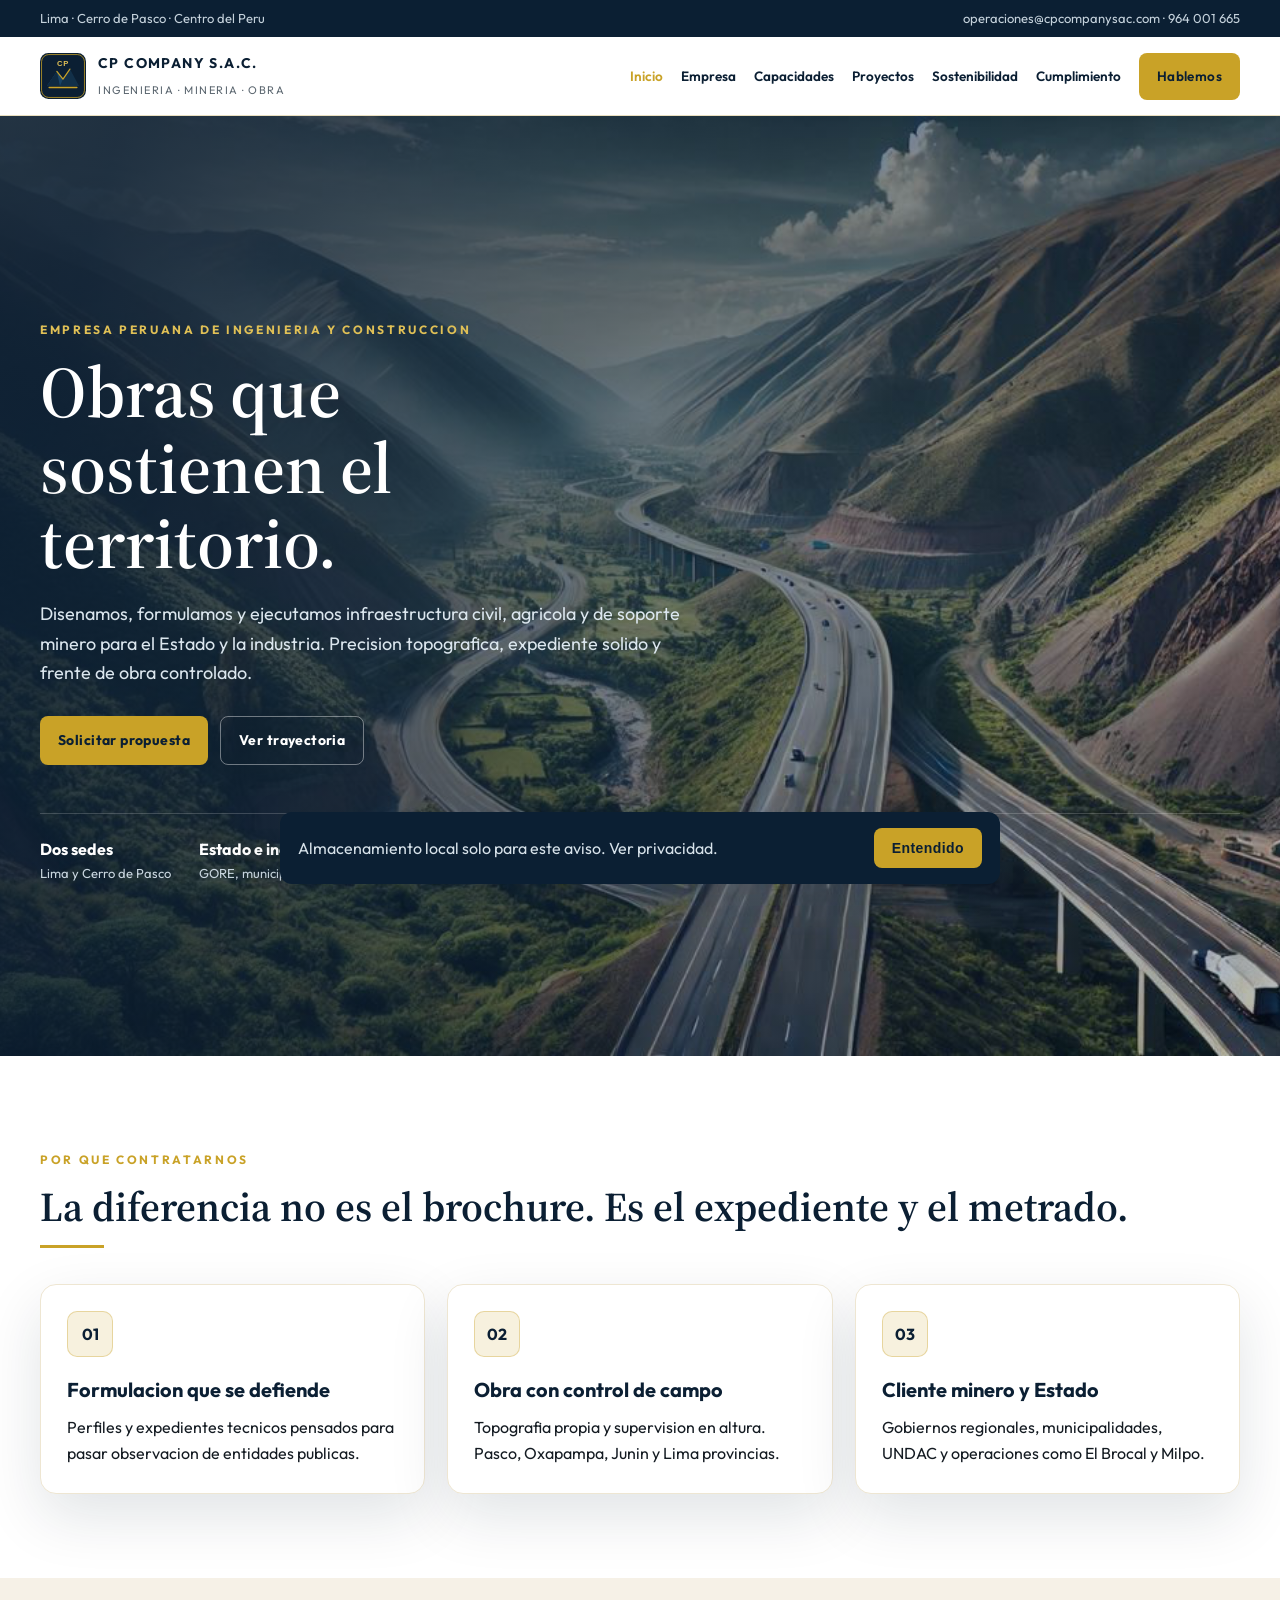
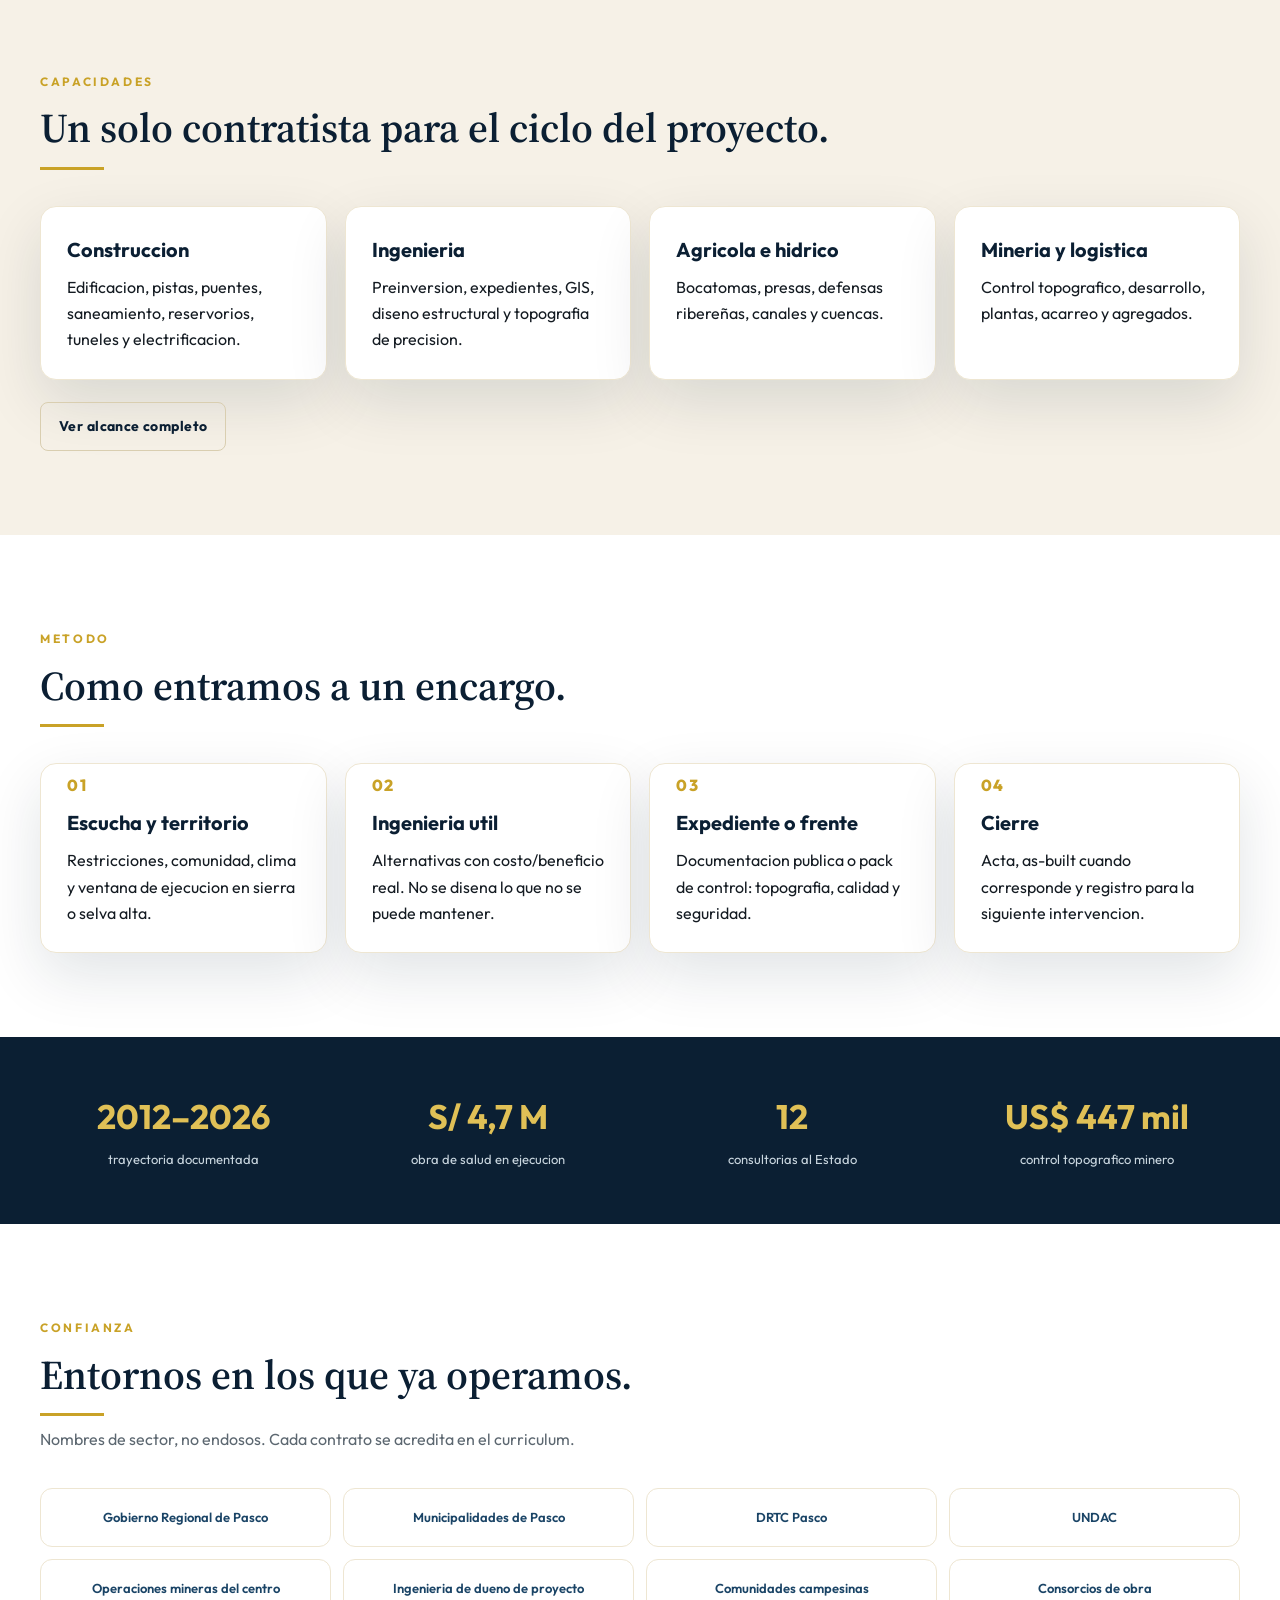
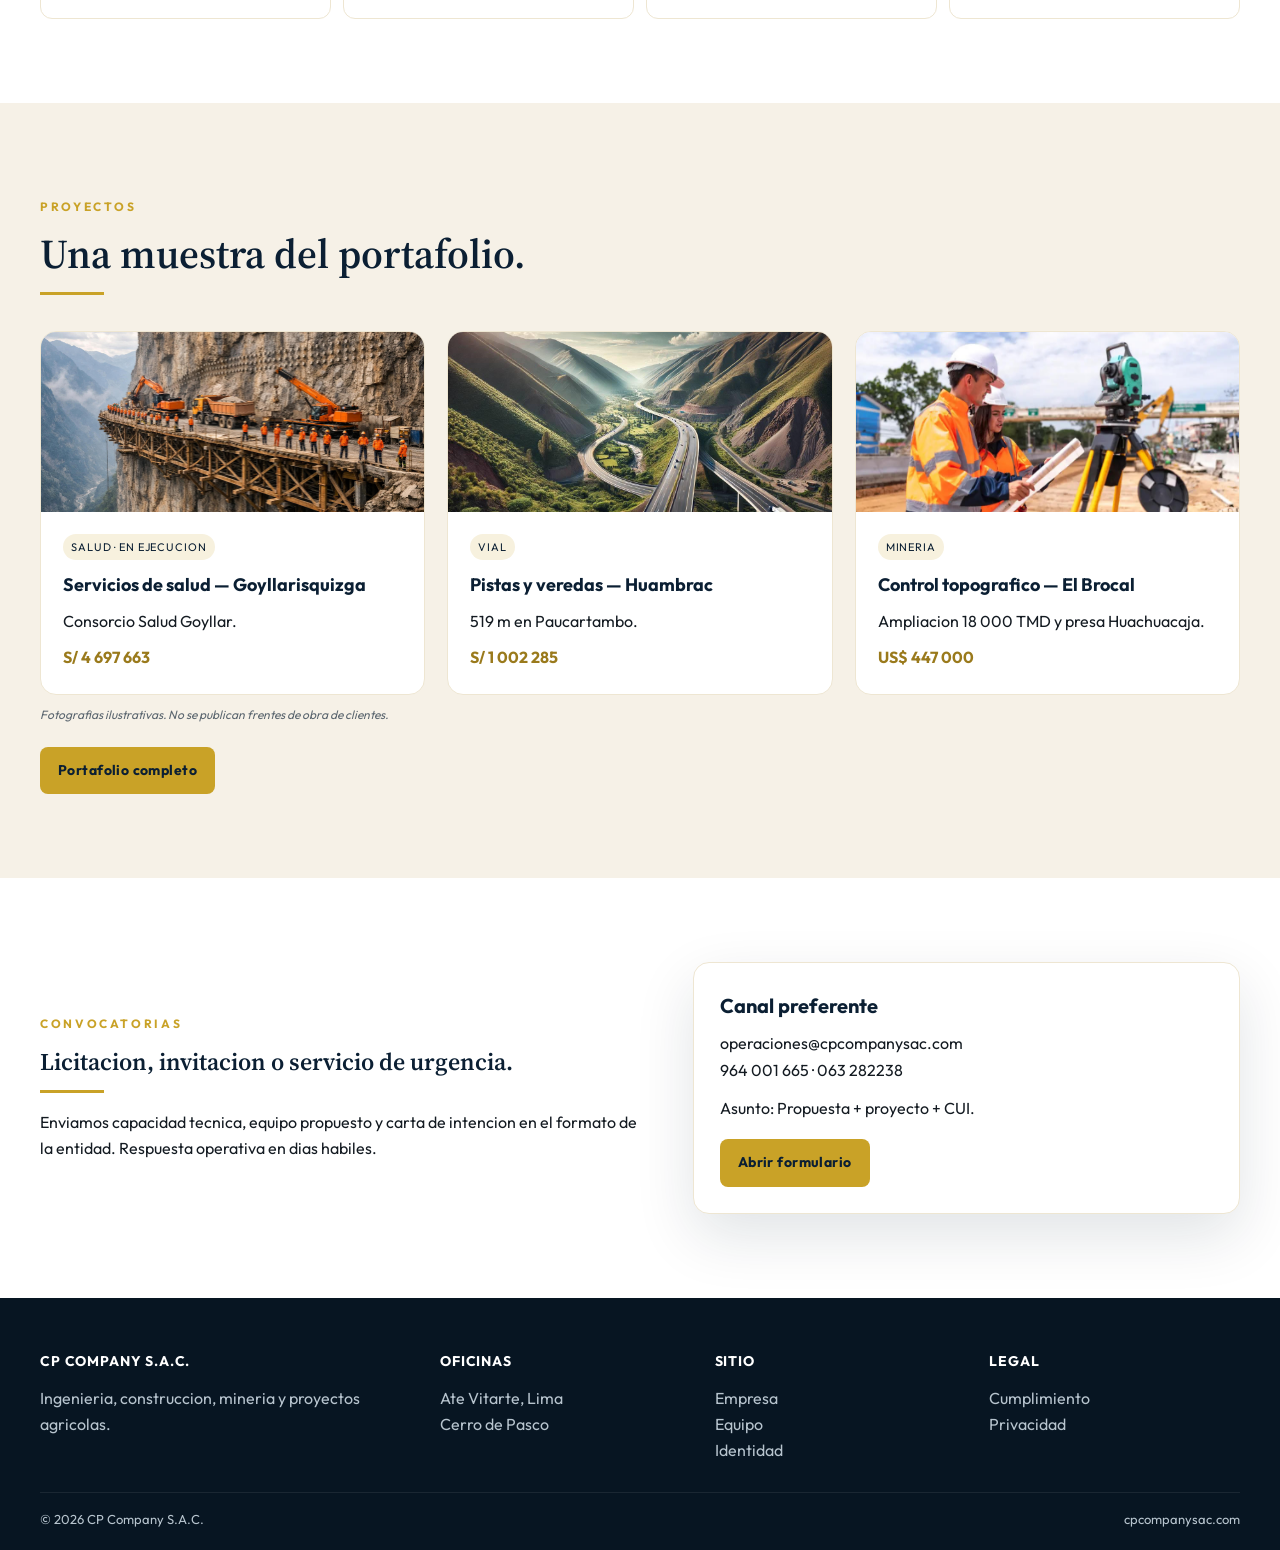
==== index.html @ 5b41ce50 "Web Corporativo CP Company" ====
<!DOCTYPE html>
<html lang="es">
<head>
  <meta charset="UTF-8" />
  <meta name="viewport" content="width=device-width, initial-scale=1" />
  <title>CP Company S.A.C. | Ingenieria, mineria y obra en el Peru</title>
  <meta name="description" content="Empresa peruana de ingenieria, construccion, mineria y proyectos agricolas. Consultoria, expedientes tecnicos y ejecucion de obra para el Estado y la industria." />
  <link rel="canonical" href="https://cpcompanysac.com/" />
  <meta property="og:title" content="CP Company S.A.C." />
  <meta property="og:description" content="Ingenieria que construye territorio. Consultoria y ejecucion de obra en Pasco, Lima y el centro del pais." />
  <meta property="og:type" content="website" />
  <meta property="og:url" content="https://cpcompanysac.com/" />
  <link rel="icon" href="img/favicon.svg" type="image/svg+xml" />
  <link rel="stylesheet" href="css/styles.css" />
  <script type="application/ld+json">
  {"@context":"https://schema.org","@type":"Organization","name":"CP Company S.A.C.","url":"https://cpcompanysac.com","email":"operaciones@cpcompanysac.com","telephone":"+51-964-001-665"}
  </script>
</head>
<body>
  <div class="topbar"><div class="wrap"><span>Lima · Cerro de Pasco · Centro del Peru</span><span><a href="mailto:operaciones@cpcompanysac.com">operaciones@cpcompanysac.com</a> · 964 001 665</span></div></div>
  <header class="site">
    <div class="wrap nav">
      <a class="brand" href="index.html"><img class="logo" src="img/logo-mark.svg" alt="CP Company" /><div class="brand-text"><strong>CP COMPANY S.A.C.</strong><span>Ingenieria · Mineria · Obra</span></div></a>
      <button class="burger" aria-label="Menu">☰</button>
      <nav class="menu">
        <a class="active" href="index.html">Inicio</a>
        <a href="empresa.html">Empresa</a>
        <a href="servicios.html">Capacidades</a>
        <a href="experiencia.html">Proyectos</a>
        <a href="sostenibilidad.html">Sostenibilidad</a>
        <a href="cumplimiento.html">Cumplimiento</a>
        <a class="btn" href="contacto.html">Hablemos</a>
      </nav>
    </div>
  </header>
  <section class="hero">
    <div class="wrap">
      <p class="kicker">Empresa peruana de ingenieria y construccion</p>
      <h1>Obras que sostienen el territorio.</h1>
      <p class="lead">Disenamos, formulamos y ejecutamos infraestructura civil, agricola y de soporte minero para el Estado y la industria. Precision topografica, expediente solido y frente de obra controlado.</p>
      <div class="hero-actions">
        <a class="btn" href="contacto.html">Solicitar propuesta</a>
        <a class="btn ghost" href="experiencia.html">Ver trayectoria</a>
      </div>
      <div class="hero-foot">
        <div><b>Dos sedes</b>Lima y Cerro de Pasco</div>
        <div><b>Estado e industria</b>GORE, municipalidades y mineria</div>
        <div><b>Cuatro lineas</b>Obra · Ingenieria · Agricola · Mina</div>
      </div>
    </div>
  </section>
  <section>
    <div class="wrap">
      <div class="section-head">
        <p class="kicker" style="color:var(--gold)">Por que contratarnos</p>
        <h2>La diferencia no es el brochure. Es el expediente y el metrado.</h2>
        <div class="gold-line"></div>
      </div>
      <div class="grid-3">
        <article class="card"><div class="icon">01</div><h3>Formulacion que se defiende</h3><p>Perfiles y expedientes tecnicos pensados para pasar observacion de entidades publicas.</p></article>
        <article class="card"><div class="icon">02</div><h3>Obra con control de campo</h3><p>Topografia propia y supervision en altura. Pasco, Oxapampa, Junin y Lima provincias.</p></article>
        <article class="card"><div class="icon">03</div><h3>Cliente minero y Estado</h3><p>Gobiernos regionales, municipalidades, UNDAC y operaciones como El Brocal y Milpo.</p></article>
      </div>
    </div>
  </section>
  <section class="mission">
    <div class="wrap">
      <div class="section-head"><p class="kicker" style="color:var(--gold)">Capacidades</p><h2>Un solo contratista para el ciclo del proyecto.</h2><div class="gold-line"></div></div>
      <div class="grid-4">
        <article class="card"><h3>Construccion</h3><p>Edificacion, pistas, puentes, saneamiento, reservorios, tuneles y electrificacion.</p></article>
        <article class="card"><h3>Ingenieria</h3><p>Preinversion, expedientes, GIS, diseno estructural y topografia de precision.</p></article>
        <article class="card"><h3>Agricola e hidrico</h3><p>Bocatomas, presas, defensas ribereñas, canales y cuencas.</p></article>
        <article class="card"><h3>Mineria y logistica</h3><p>Control topografico, desarrollo, plantas, acarreo y agregados.</p></article>
      </div>
      <p style="margin-top:22px"><a class="btn line" href="servicios.html">Ver alcance completo</a></p>
    </div>
  </section>
  <section>
    <div class="wrap">
      <div class="section-head"><p class="kicker" style="color:var(--gold)">Metodo</p><h2>Como entramos a un encargo.</h2><div class="gold-line"></div></div>
      <div class="grid-4 steps">
        <article class="card"><h3>Escucha y territorio</h3><p>Restricciones, comunidad, clima y ventana de ejecucion en sierra o selva alta.</p></article>
        <article class="card"><h3>Ingenieria util</h3><p>Alternativas con costo/beneficio real. No se disena lo que no se puede mantener.</p></article>
        <article class="card"><h3>Expediente o frente</h3><p>Documentacion publica o pack de control: topografia, calidad y seguridad.</p></article>
        <article class="card"><h3>Cierre</h3><p>Acta, as-built cuando corresponde y registro para la siguiente intervencion.</p></article>
      </div>
    </div>
  </section>
  <section class="band">
    <div class="wrap grid-4">
      <div class="stat"><b>2012–2026</b><span>trayectoria documentada</span></div>
      <div class="stat"><b>S/ 4,7 M</b><span>obra de salud en ejecucion</span></div>
      <div class="stat"><b>12</b><span>consultorias al Estado</span></div>
      <div class="stat"><b>US$ 447 mil</b><span>control topografico minero</span></div>
    </div>
  </section>
  <section>
    <div class="wrap">
      <div class="section-head"><p class="kicker" style="color:var(--gold)">Confianza</p><h2>Entornos en los que ya operamos.</h2><div class="gold-line"></div>
      <p>Nombres de sector, no endosos. Cada contrato se acredita en el curriculum.</p></div>
      <div class="logos">
        <span>Gobierno Regional de Pasco</span><span>Municipalidades de Pasco</span><span>DRTC Pasco</span><span>UNDAC</span>
        <span>Operaciones mineras del centro</span><span>Ingenieria de dueno de proyecto</span><span>Comunidades campesinas</span><span>Consorcios de obra</span>
      </div>
    </div>
  </section>
  <section class="mission">
    <div class="wrap">
      <div class="section-head"><p class="kicker" style="color:var(--gold)">Proyectos</p><h2>Una muestra del portafolio.</h2><div class="gold-line"></div></div>
      <div class="grid-3">
        <article class="work"><img src="img/obra-montana.jpg" alt="Imagen ilustrativa de infraestructura" /><div class="meta"><span class="tag">Salud · en ejecucion</span><h3>Servicios de salud — Goyllarisquizga</h3><p>Consorcio Salud Goyllar.</p><p class="budget">S/ 4 697 663</p></div></article>
        <article class="work"><img src="img/hero-infra.jpg" alt="Imagen ilustrativa vial" /><div class="meta"><span class="tag">Vial</span><h3>Pistas y veredas — Huambrac</h3><p>519 m en Paucartambo.</p><p class="budget">S/ 1 002 285</p></div></article>
        <article class="work"><img src="img/topografia.jpg" alt="Imagen ilustrativa de topografia" /><div class="meta"><span class="tag">Mineria</span><h3>Control topografico — El Brocal</h3><p>Ampliacion 18 000 TMD y presa Huachuacaja.</p><p class="budget">US$ 447 000</p></div></article>
      </div>
      <p class="photo-note">Fotografias ilustrativas. No se publican frentes de obra de clientes.</p>
      <p style="margin-top:22px"><a class="btn" href="experiencia.html">Portafolio completo</a></p>
    </div>
  </section>
  <section>
    <div class="wrap grid-2">
      <div>
        <p class="kicker" style="color:var(--gold)">Convocatorias</p>
        <h2 class="serif">Licitacion, invitacion o servicio de urgencia.</h2>
        <div class="gold-line"></div>
        <p style="margin-top:16px">Enviamos capacidad tecnica, equipo propuesto y carta de intencion en el formato de la entidad. Respuesta operativa en dias habiles.</p>
      </div>
      <div class="card">
        <h3>Canal preferente</h3>
        <p>operaciones@cpcompanysac.com<br>964 001 665 · 063 282238</p>
        <p style="margin-top:12px">Asunto: Propuesta + proyecto + CUI.</p>
        <p style="margin-top:18px"><a class="btn" href="contacto.html">Abrir formulario</a></p>
      </div>
    </div>
  </section>
  <footer>
    <div class="wrap">
      <div class="cols">
        <div><h4>CP Company S.A.C.</h4><p>Ingenieria, construccion, mineria y proyectos agricolas.</p></div>
        <div><h4>Oficinas</h4><p>Ate Vitarte, Lima<br>Cerro de Pasco</p></div>
        <div><h4>Sitio</h4><p><a href="empresa.html">Empresa</a><br><a href="equipo.html">Equipo</a><br><a href="identidad.html">Identidad</a></p></div>
        <div><h4>Legal</h4><p><a href="cumplimiento.html">Cumplimiento</a><br><a href="privacidad.html">Privacidad</a></p></div>
      </div>
      <div class="copy"><span>© 2026 CP Company S.A.C.</span><span>cpcompanysac.com</span></div>
    </div>
  </footer>
  <div class="cookie"><span>Almacenamiento local solo para este aviso. Ver <a href="privacidad.html">privacidad</a>.</span><button class="btn" data-cookie-ok>Entendido</button></div>
  <script src="js/main.js"></script>
</body>
</html>
---- css/styles.css ----
@import url("https://fonts.googleapis.com/css2?family=Outfit:wght@400;500;600;700;800&family=Source+Serif+4:opsz,wght@8..60,500;8..60,600&display=swap");

:root {
  --navy: #0b1f33;
  --navy-mid: #123049;
  --navy-light: #1a4466;
  --gold: #c9a227;
  --gold-soft: #e0c056;
  --sand: #f6f1e7;
  --ink: #141b22;
  --muted: #5c6770;
  --white: #ffffff;
  --line: rgba(201, 162, 39, 0.35);
  --shadow: 0 22px 60px rgba(11, 31, 51, 0.12);
  --radius: 16px;
  --max: 1200px;
}

* { box-sizing: border-box; margin: 0; padding: 0; }
html { scroll-behavior: smooth; }
body {
  font-family: Outfit, "Segoe UI", sans-serif;
  color: var(--ink);
  background: var(--white);
  line-height: 1.65;
}
img { max-width: 100%; display: block; }
a { color: inherit; text-decoration: none; }
ul { list-style: none; }
code { font-size: .92em; }

.wrap { width: min(var(--max), calc(100% - 40px)); margin: 0 auto; }
.serif { font-family: "Source Serif 4", Georgia, serif; }

.topbar {
  background: var(--navy); color: #c5d2dc; font-size: 13px; padding: 8px 0;
}
.topbar .wrap { display: flex; justify-content: space-between; gap: 16px; flex-wrap: wrap; }
.topbar a:hover { color: var(--gold-soft); }

header.site {
  position: sticky; top: 0; z-index: 50;
  background: rgba(255,255,255,.94);
  backdrop-filter: blur(14px);
  border-bottom: 1px solid #eadfbf;
}
.nav { display: flex; align-items: center; justify-content: space-between; min-height: 78px; gap: 16px; }
.brand { display: flex; align-items: center; gap: 12px; }
.brand img.logo { width: 46px; height: 46px; }
.brand-text strong { display: block; font-size: 14px; letter-spacing: .1em; color: var(--navy); }
.brand-text span { font-size: 11px; color: var(--muted); letter-spacing: .14em; text-transform: uppercase; }

nav.menu { display: flex; align-items: center; gap: 18px; flex-wrap: wrap; }
nav.menu a { font-size: 13.5px; font-weight: 600; color: var(--navy); }
nav.menu a:hover, nav.menu a.active { color: var(--gold); }

.btn {
  display: inline-flex; align-items: center; justify-content: center; gap: 8px;
  background: var(--gold); color: var(--navy); font-weight: 700;
  padding: 12px 18px; border-radius: 8px; border: 0; cursor: pointer;
  letter-spacing: .03em; transition: .2s ease; font-size: 14px;
}
.btn:hover { background: var(--gold-soft); transform: translateY(-1px); }
.btn.ghost { background: transparent; color: #fff; border: 1px solid rgba(255,255,255,.4); }
.btn.ghost:hover { border-color: var(--gold); color: var(--gold); }
.btn.line { background: transparent; color: var(--navy); border: 1px solid #d9ceb0; }
.burger { display: none; background: none; border: 0; font-size: 26px; cursor: pointer; color: var(--navy); }

.hero {
  position: relative; min-height: 86vh;
  background:
    linear-gradient(105deg, rgba(11,31,51,.9) 8%, rgba(11,31,51,.52) 58%, rgba(11,31,51,.28)),
    url("../img/hero-infra.jpg") center/cover no-repeat;
  color: #fff; display: grid; align-items: end;
}
.hero .wrap { padding: 120px 0 88px; }
.kicker {
  color: var(--gold-soft); letter-spacing: .22em; text-transform: uppercase;
  font-size: 12px; font-weight: 700; margin-bottom: 14px;
}
.hero h1 {
  font-family: "Source Serif 4", Georgia, serif;
  font-size: clamp(38px, 6vw, 72px); line-height: 1.05;
  max-width: 14ch; font-weight: 600; margin-bottom: 18px;
}
.hero p.lead { max-width: 54ch; color: #dbe6ee; font-size: 18px; margin-bottom: 28px; }
.hero-actions { display: flex; gap: 12px; flex-wrap: wrap; }
.hero-foot {
  display: flex; gap: 28px; flex-wrap: wrap; margin-top: 48px;
  padding-top: 22px; border-top: 1px solid rgba(255,255,255,.18);
  color: #c9d6df; font-size: 13px;
}
.hero-foot b { display: block; color: #fff; font-size: 16px; }

section { padding: 84px 0; }
.section-head { margin-bottom: 36px; }
.section-head h2, .page-hero h1, h2 {
  font-family: "Source Serif 4", Georgia, serif;
  font-weight: 600; color: var(--navy); line-height: 1.15;
}
.section-head h2 { font-size: clamp(28px, 3.2vw, 42px); }
.section-head p { color: var(--muted); max-width: 64ch; margin-top: 10px; }
.gold-line { width: 64px; height: 3px; background: var(--gold); margin: 14px 0 0; }

.grid-2 { display: grid; grid-template-columns: 1.05fr .95fr; gap: 48px; align-items: center; }
.grid-3 { display: grid; grid-template-columns: repeat(3, 1fr); gap: 22px; }
.grid-4 { display: grid; grid-template-columns: repeat(4, 1fr); gap: 18px; }

.card {
  background: #fff; border: 1px solid #eee6d2; border-radius: var(--radius);
  padding: 26px; box-shadow: var(--shadow);
}
.card h3 { color: var(--navy); margin-bottom: 8px; font-size: 20px; }
.icon {
  width: 46px; height: 46px; border-radius: 10px; margin-bottom: 16px;
  display: grid; place-items: center; background: #f7f1de; color: var(--navy);
  border: 1px solid var(--line); font-weight: 700;
}

.mission { background: var(--sand); }
.quote { font-family: "Source Serif 4", Georgia, serif; font-size: 22px; color: var(--navy); line-height: 1.45; }

.band { background: var(--navy); color: #fff; padding: 42px 0; }
.stat { text-align: center; padding: 10px; }
.stat b { display: block; font-size: 34px; color: var(--gold-soft); }
.stat span { color: #c9d6df; font-size: 13px; }

.services-list li {
  padding: 8px 0 8px 18px; position: relative; color: #334;
}
.services-list li::before {
  content: ""; position: absolute; left: 0; top: 16px;
  width: 8px; height: 8px; border-radius: 50%; background: var(--gold);
}

table.exp { width: 100%; border-collapse: collapse; font-size: 14px; background: #fff; }
table.exp th, table.exp td { text-align: left; padding: 12px 14px; border-bottom: 1px solid #efe7d4; vertical-align: top; }
table.exp th { background: var(--navy); color: #fff; font-weight: 600; }
table.exp tr:hover td { background: #fbf7ee; }

.work { border: 1px solid #eee6d2; border-radius: var(--radius); overflow: hidden; background: #fff; }
.work img { width: 100%; height: 180px; object-fit: cover; }
.work .meta { padding: 20px 22px 24px; }
.work h3 { font-size: 18px; color: var(--navy); margin-bottom: 8px; }
.tag {
  display: inline-block; font-size: 11px; letter-spacing: .08em; text-transform: uppercase;
  background: #f7f1de; color: var(--navy); padding: 4px 8px; border-radius: 999px; margin-bottom: 10px;
}
.budget { color: #9a7a1c; font-weight: 700; margin-top: 10px; }
.photo-note { font-size: 12px; color: var(--muted); margin-top: 10px; font-style: italic; }

.role { color: var(--gold); font-weight: 700; font-size: 12px; letter-spacing: .1em; text-transform: uppercase; }
.contact-grid { display: grid; grid-template-columns: .85fr 1.15fr; gap: 28px; }
form { display: grid; gap: 12px; }
input, textarea, select {
  width: 100%; padding: 12px 14px; border-radius: 8px;
  border: 1px solid #d9d0b6; font: inherit; background: #fff;
}
textarea { min-height: 140px; resize: vertical; }

.steps { counter-reset: step; }
.steps article { position: relative; padding-top: 8px; }
.steps article::before {
  counter-increment: step; content: "0" counter(step);
  display: block; color: var(--gold); font-weight: 800; letter-spacing: .12em; margin-bottom: 8px;
}

.logos {
  display: grid; grid-template-columns: repeat(4, 1fr); gap: 12px;
}
.logos span {
  border: 1px solid #eee6d2; border-radius: 12px; padding: 18px 12px;
  text-align: center; font-size: 13px; font-weight: 600; color: var(--navy-light);
  background: #fff;
}

footer { background: #071522; color: #b7c4ce; padding: 52px 0 20px; }
footer .cols { display: grid; grid-template-columns: 1.5fr 1fr 1fr 1fr; gap: 24px; margin-bottom: 28px; }
footer h4 { color: #fff; margin-bottom: 12px; font-size: 14px; letter-spacing: .06em; text-transform: uppercase; }
footer a:hover { color: var(--gold-soft); }
.copy { border-top: 1px solid rgba(255,255,255,.08); padding-top: 16px; font-size: 13px; display: flex; justify-content: space-between; gap: 12px; flex-wrap: wrap; }

.page-hero {
  background:
    linear-gradient(120deg, rgba(11,31,51,.88), rgba(18,48,73,.7)),
    url("../img/obra-montana.jpg") center/cover no-repeat;
  color: #fff; padding: 88px 0 60px;
}
.page-hero h1 { color: #fff; font-size: clamp(30px, 4.4vw, 52px); }

.cookie {
  position: fixed; bottom: 16px; left: 16px; right: 16px; z-index: 80;
  max-width: 720px; margin: 0 auto; background: var(--navy); color: #d7e2ea;
  padding: 16px 18px; border-radius: 12px; display: none; align-items: center; justify-content: space-between; gap: 12px;
  box-shadow: var(--shadow);
}
.cookie.show { display: flex; }

@media (max-width: 980px) {
  .grid-2, .grid-3, .grid-4, .contact-grid, footer .cols, .logos { grid-template-columns: 1fr 1fr; }
  .burger { display: block; }
  nav.menu {
    display: none; position: absolute; left: 0; right: 0; top: 78px;
    background: #fff; flex-direction: column; padding: 18px 20px 24px;
    border-bottom: 1px solid #eadfbf; align-items: flex-start;
  }
  nav.menu.open { display: flex; }
  .hero { min-height: auto; }
}
@media (max-width: 640px) {
  .grid-2, .grid-3, .grid-4, .contact-grid, footer .cols, .logos { grid-template-columns: 1fr; }
}
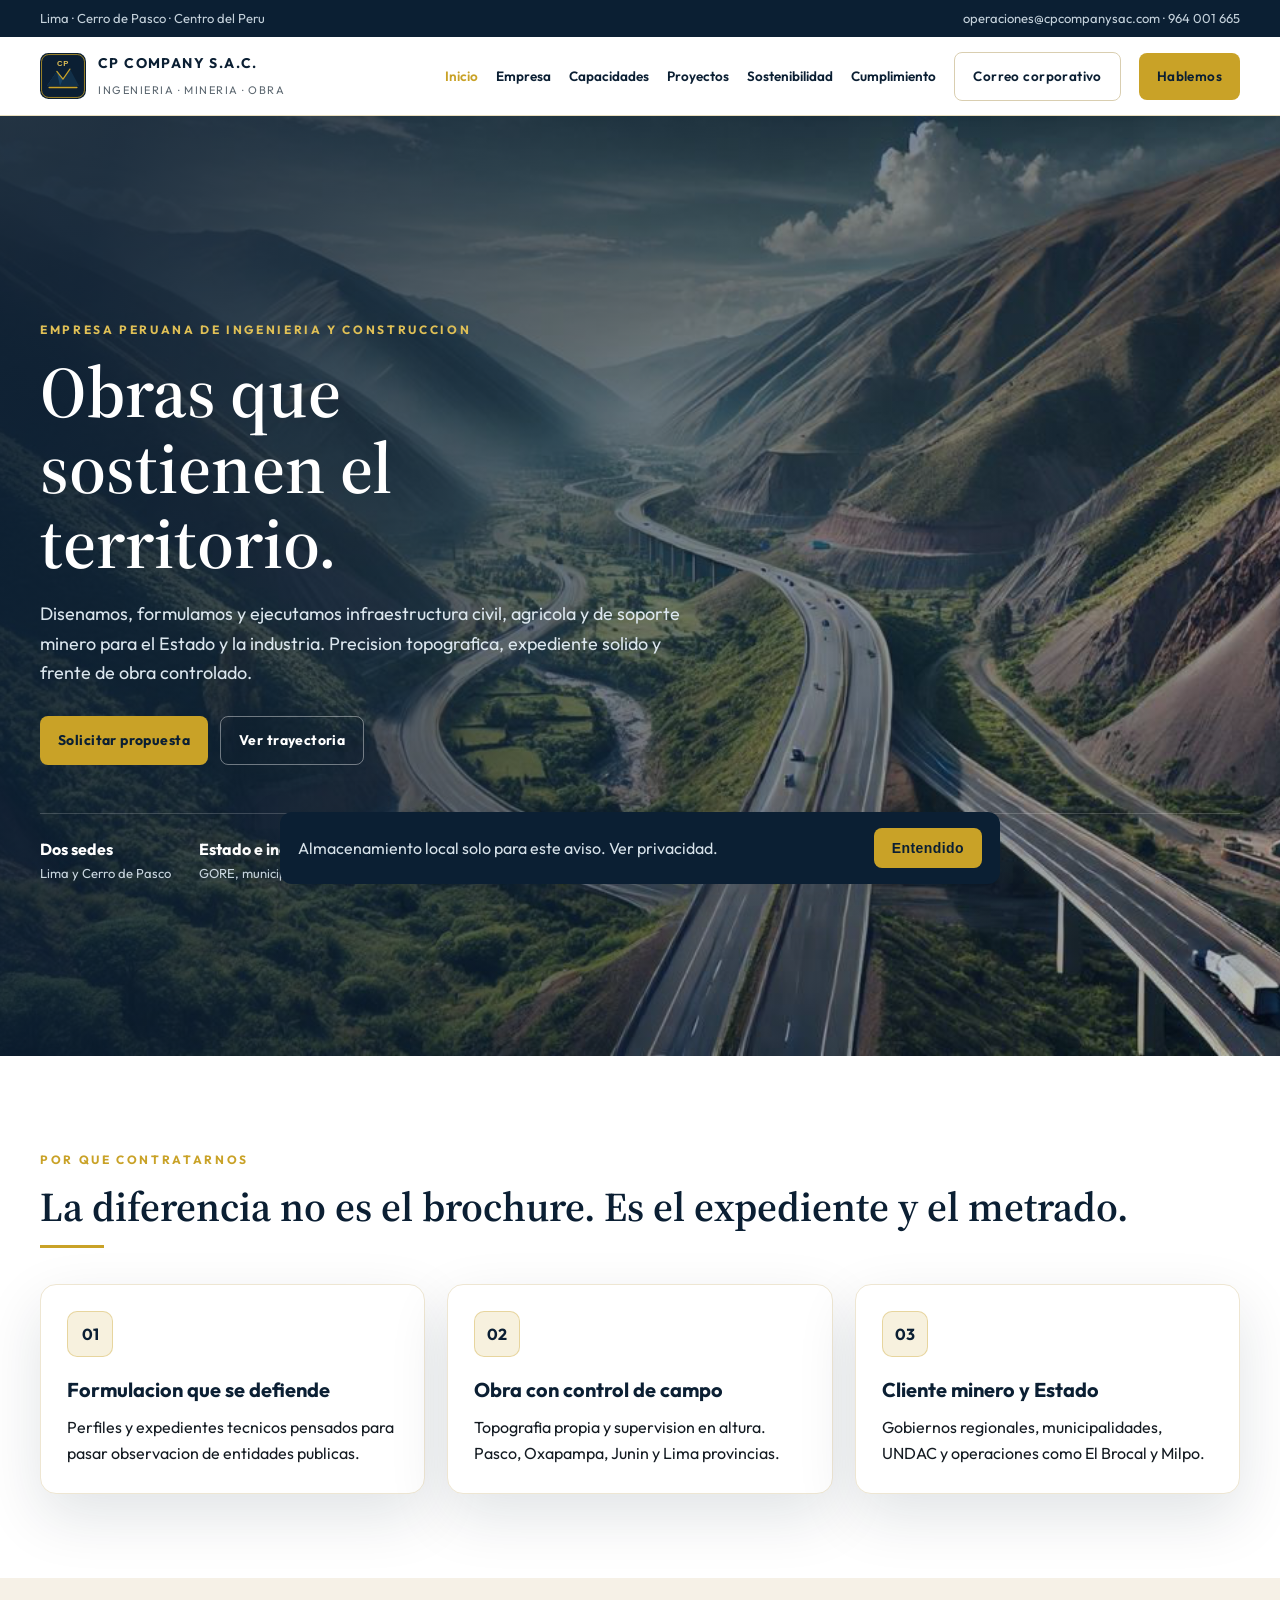
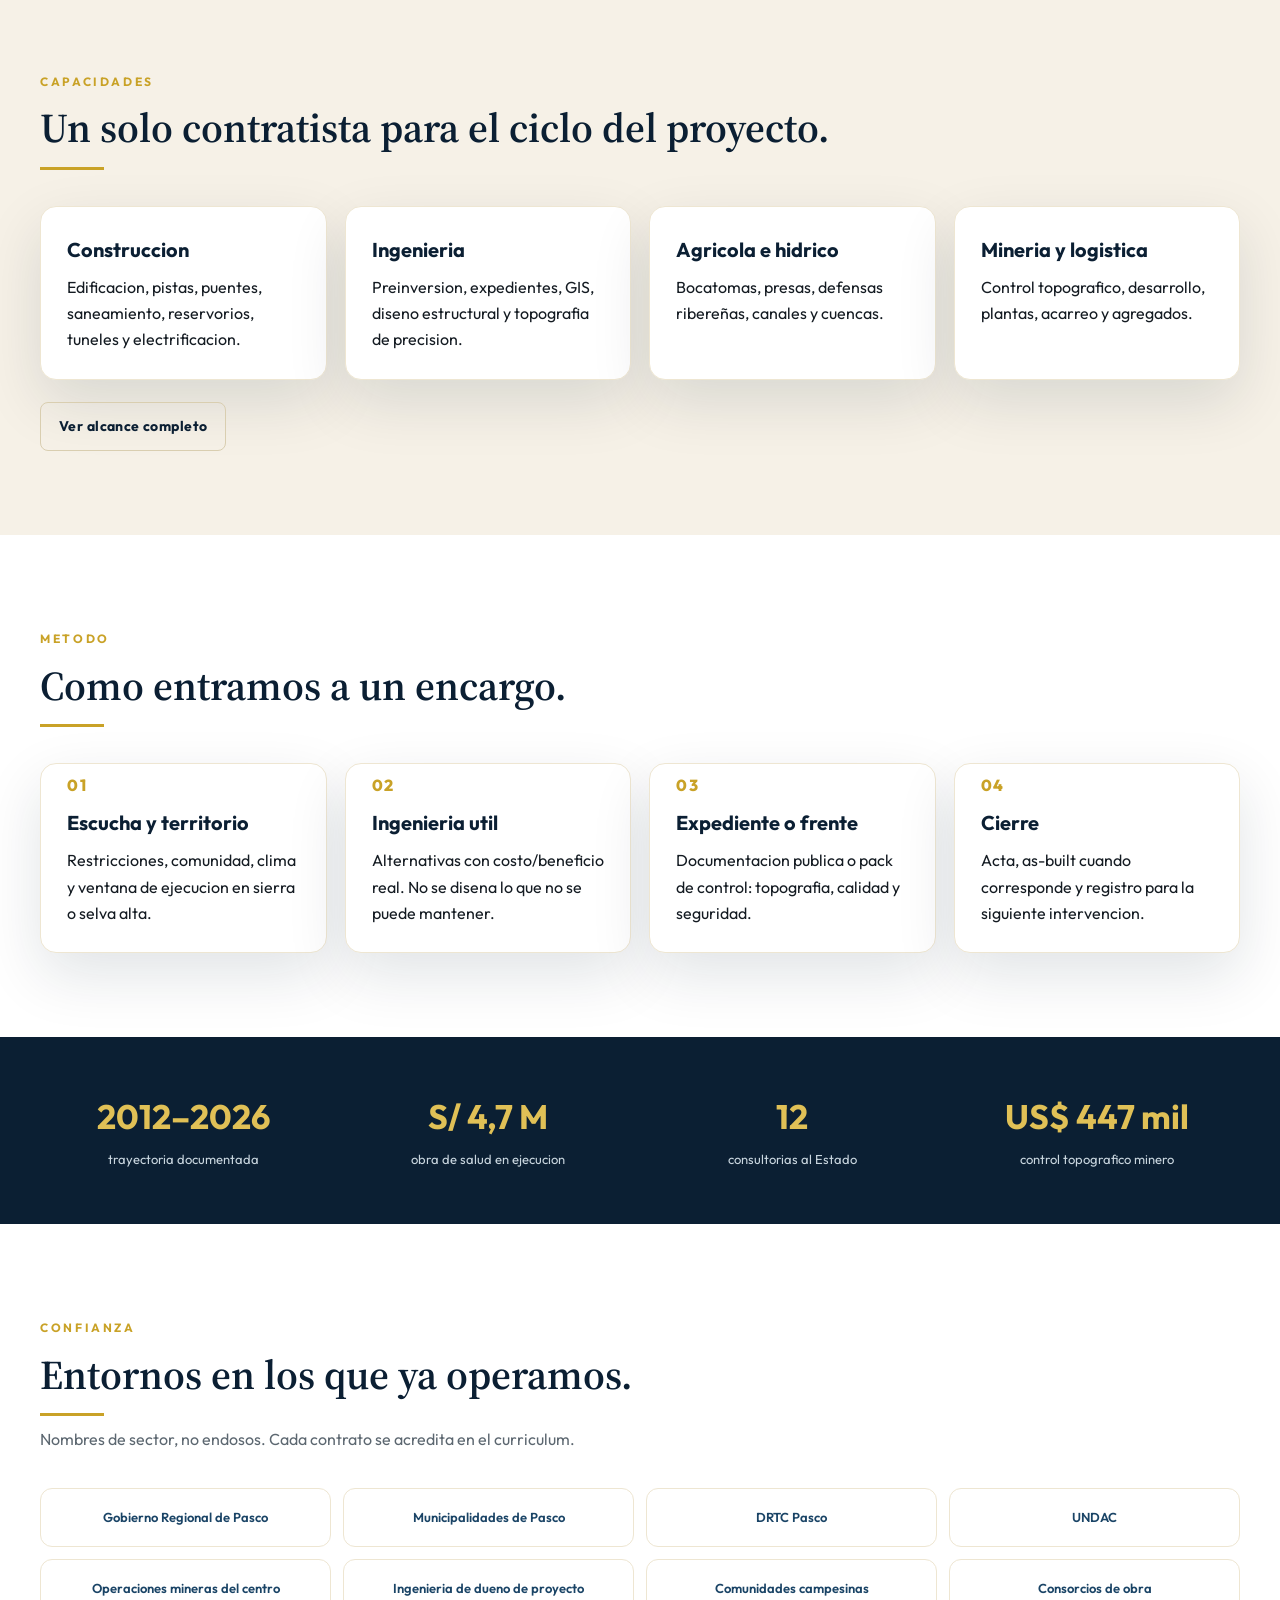
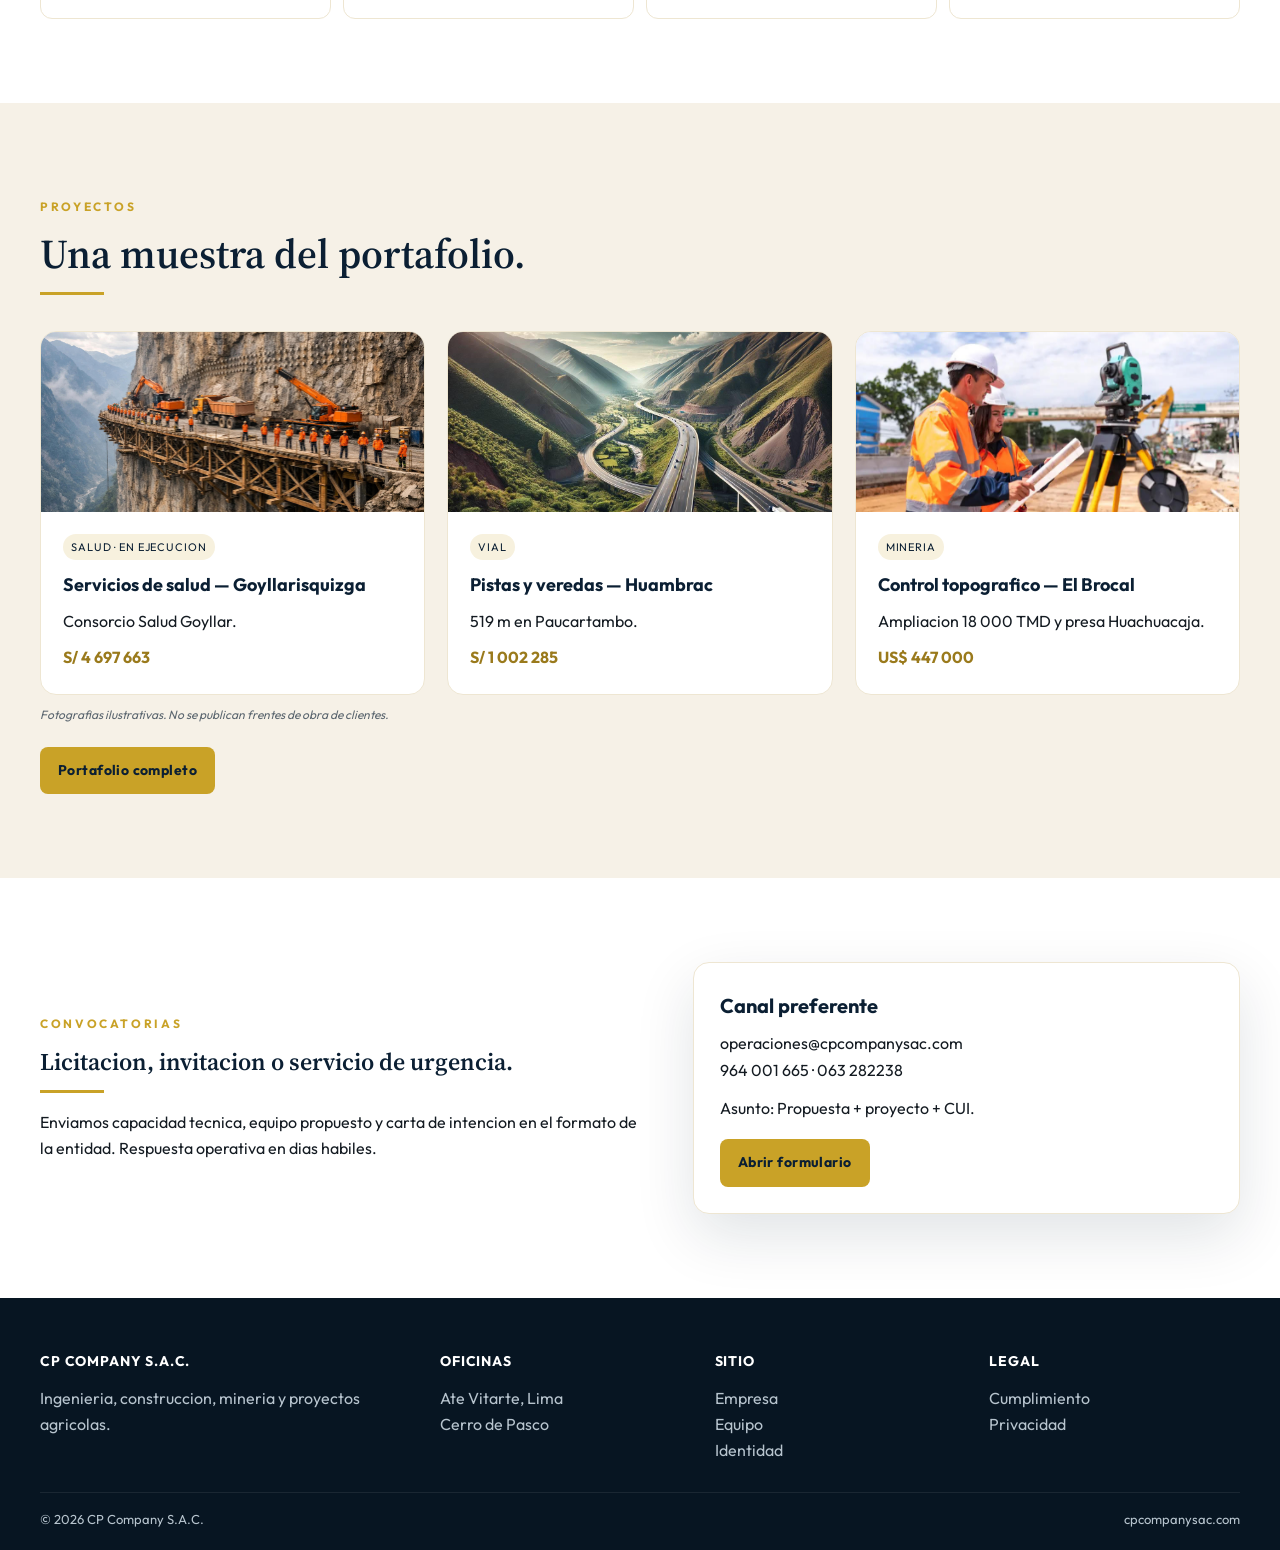
==== commit 06730c11: "Agregar botón de correo corporativo en el header" ====
--- a/index.html
+++ b/index.html
@@ -29,8 +29,10 @@
         <a href="experiencia.html">Proyectos</a>
         <a href="sostenibilidad.html">Sostenibilidad</a>
         <a href="cumplimiento.html">Cumplimiento</a>
+        <a class="btn line" href="https://email.godaddy.com/?target=blank" target="_blank" rel="noopener noreferrer">Correo corporativo</a>
         <a class="btn" href="contacto.html">Hablemos</a>
       </nav>
+      <a class="mail-bar" href="https://email.godaddy.com/?target=blank" target="_blank" rel="noopener noreferrer">Correo corporativo</a>
     </div>
   </header>
   <section class="hero">
--- a/css/styles.css
+++ b/css/styles.css
@@ -64,7 +64,10 @@
 .btn.ghost { background: transparent; color: #fff; border: 1px solid rgba(255,255,255,.4); }
 .btn.ghost:hover { border-color: var(--gold); color: var(--gold); }
 .btn.line { background: transparent; color: var(--navy); border: 1px solid #d9ceb0; }
+nav.menu a.btn.line { color: var(--navy); white-space: nowrap; }
+nav.menu a.btn.line:hover { color: var(--navy); background: #f7f1de; }
 .burger { display: none; background: none; border: 0; font-size: 26px; cursor: pointer; color: var(--navy); }
+.mail-bar { display: none; }
 
 .hero {
   position: relative; min-height: 86vh;
@@ -196,15 +199,36 @@
 }
 .cookie.show { display: flex; }
 
+@media (max-width: 1180px) {
+  .nav { flex-wrap: nowrap; gap: 10px; }
+  .brand { flex: 1; min-width: 0; }
+  .brand-text { min-width: 0; }
+  .brand-text strong, .brand-text span { white-space: nowrap; overflow: hidden; text-overflow: ellipsis; }
+  .burger { display: block; flex-shrink: 0; order: 4; }
+  .mail-bar {
+    display: inline-flex; flex: 0 0 auto; order: 3;
+    align-items: center; justify-content: center;
+    width: auto; white-space: nowrap;
+    background: var(--gold); color: var(--navy); font-weight: 700;
+    font-size: 13px; line-height: 1; padding: 9px 12px; border-radius: 8px;
+  }
+  .mail-bar:hover { background: var(--gold-soft); color: var(--navy); }
+  nav.menu a.btn.line { display: none; }
+  nav.menu {
+    display: none; position: absolute; left: 0; right: 0; top: 100%;
+    background: #fff; flex-direction: column; padding: 18px 20px 24px;
+    border-bottom: 1px solid #eadfbf; align-items: flex-start;
+    z-index: 40;
+  }
+  nav.menu.open { display: flex; }
+}
+@media (max-width: 480px) {
+  .nav { flex-wrap: wrap; row-gap: 8px; padding-bottom: 10px; justify-content: flex-start; }
+  .brand { flex: 1 0 100%; }
+  .mail-bar { margin-left: auto; }
+}
 @media (max-width: 980px) {
   .grid-2, .grid-3, .grid-4, .contact-grid, footer .cols, .logos { grid-template-columns: 1fr 1fr; }
-  .burger { display: block; }
-  nav.menu {
-    display: none; position: absolute; left: 0; right: 0; top: 78px;
-    background: #fff; flex-direction: column; padding: 18px 20px 24px;
-    border-bottom: 1px solid #eadfbf; align-items: flex-start;
-  }
-  nav.menu.open { display: flex; }
   .hero { min-height: auto; }
 }
 @media (max-width: 640px) {
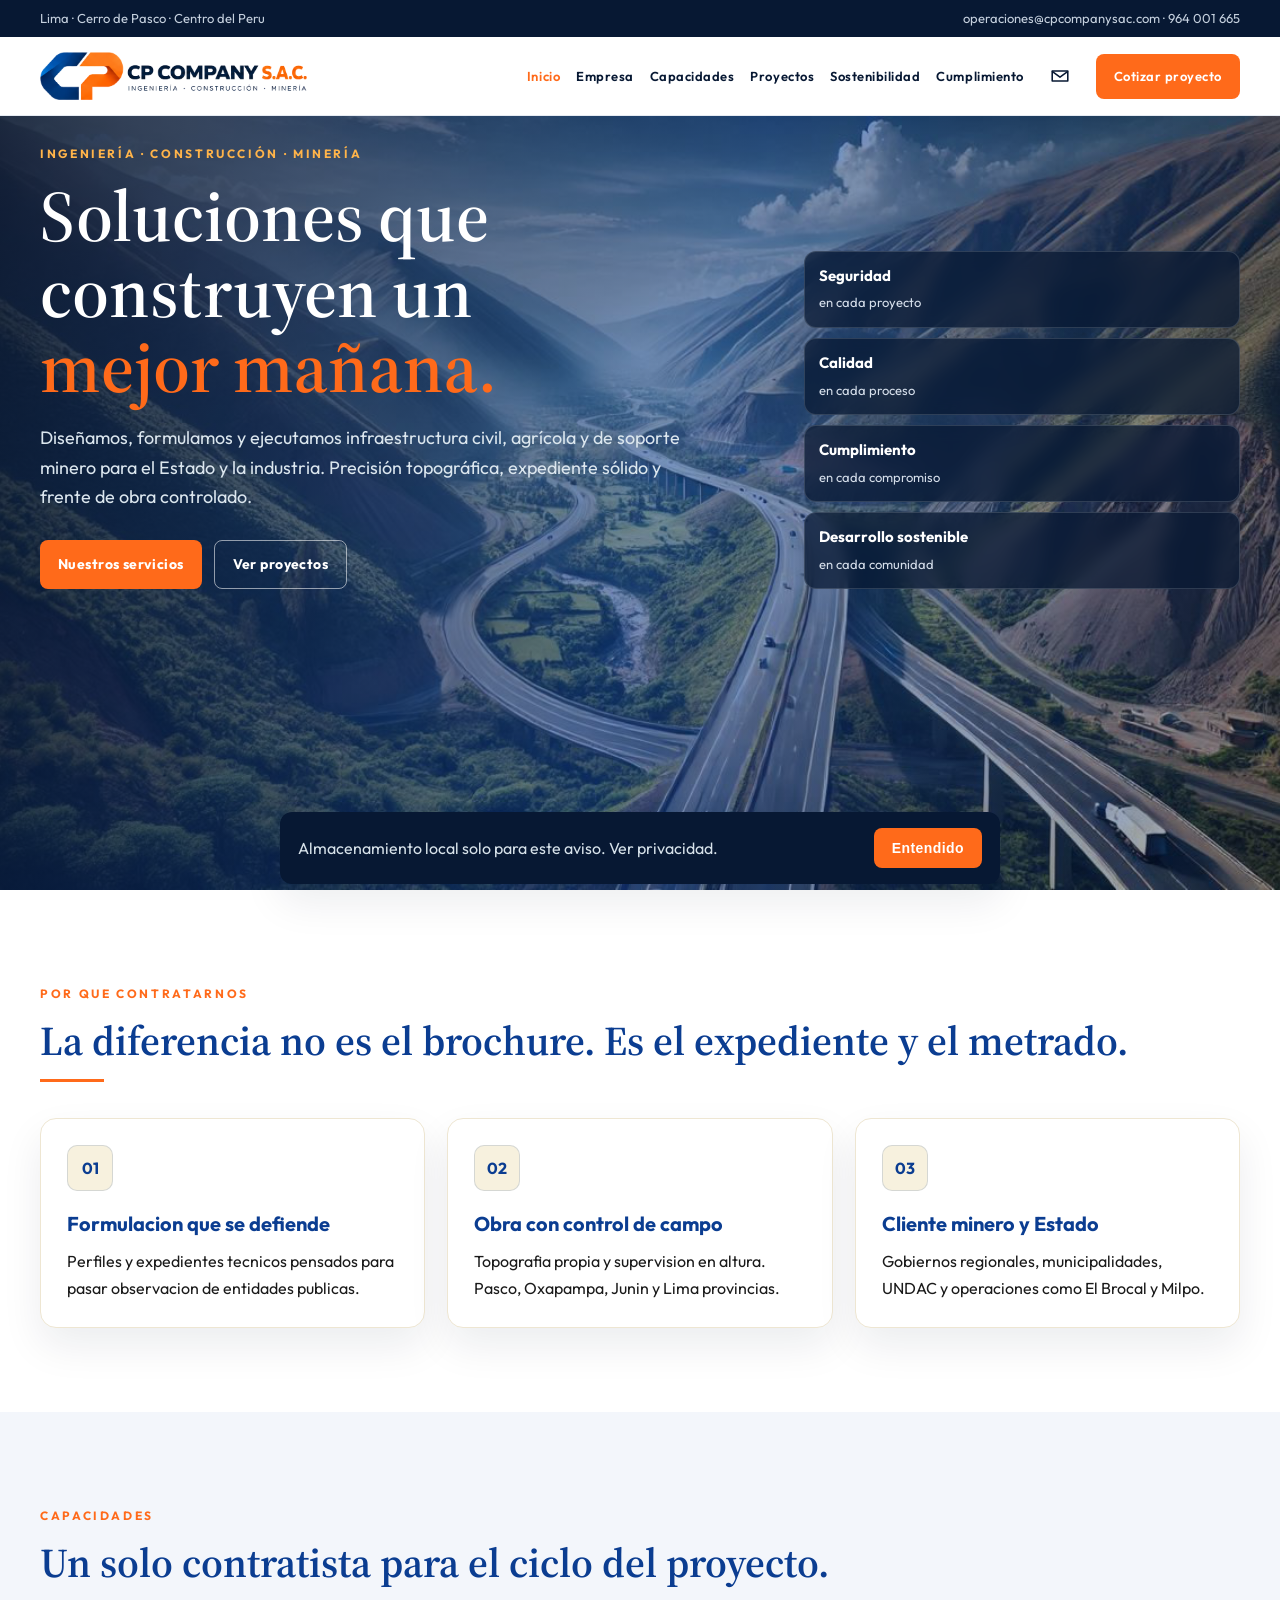
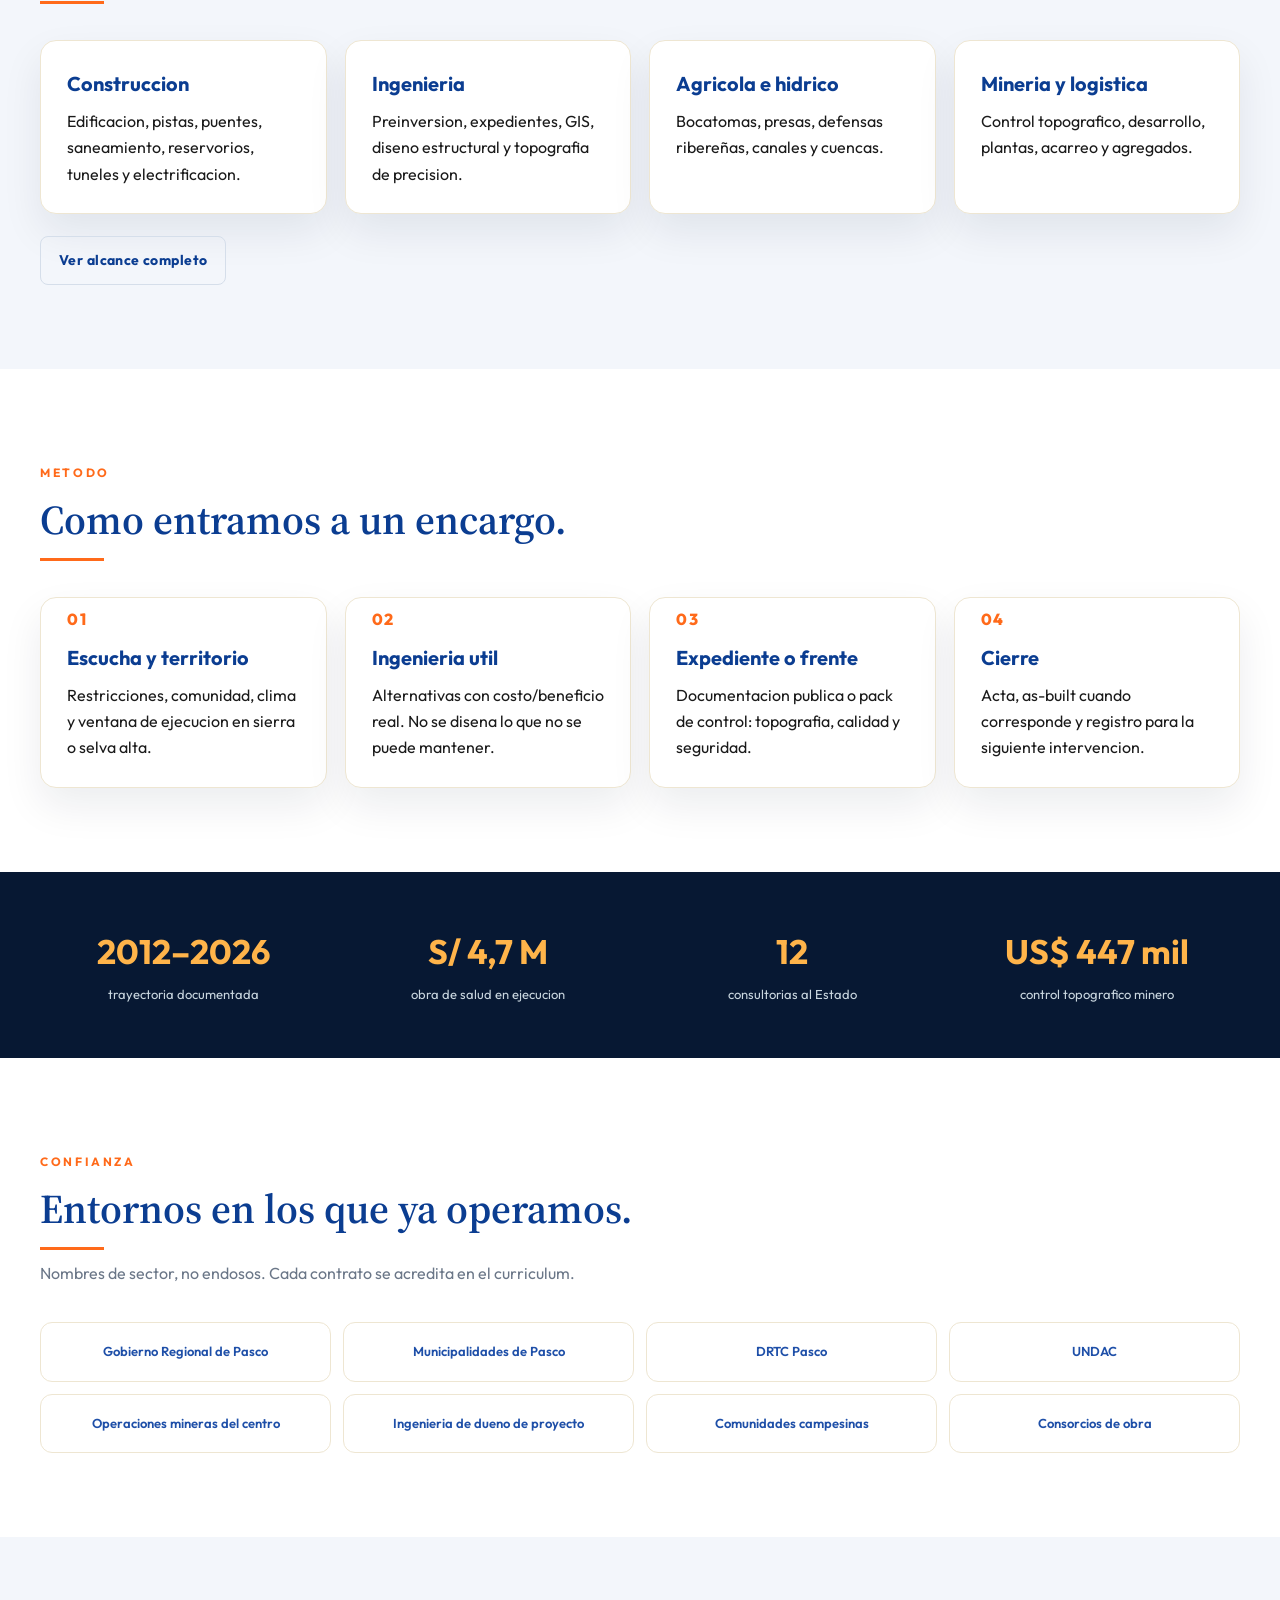
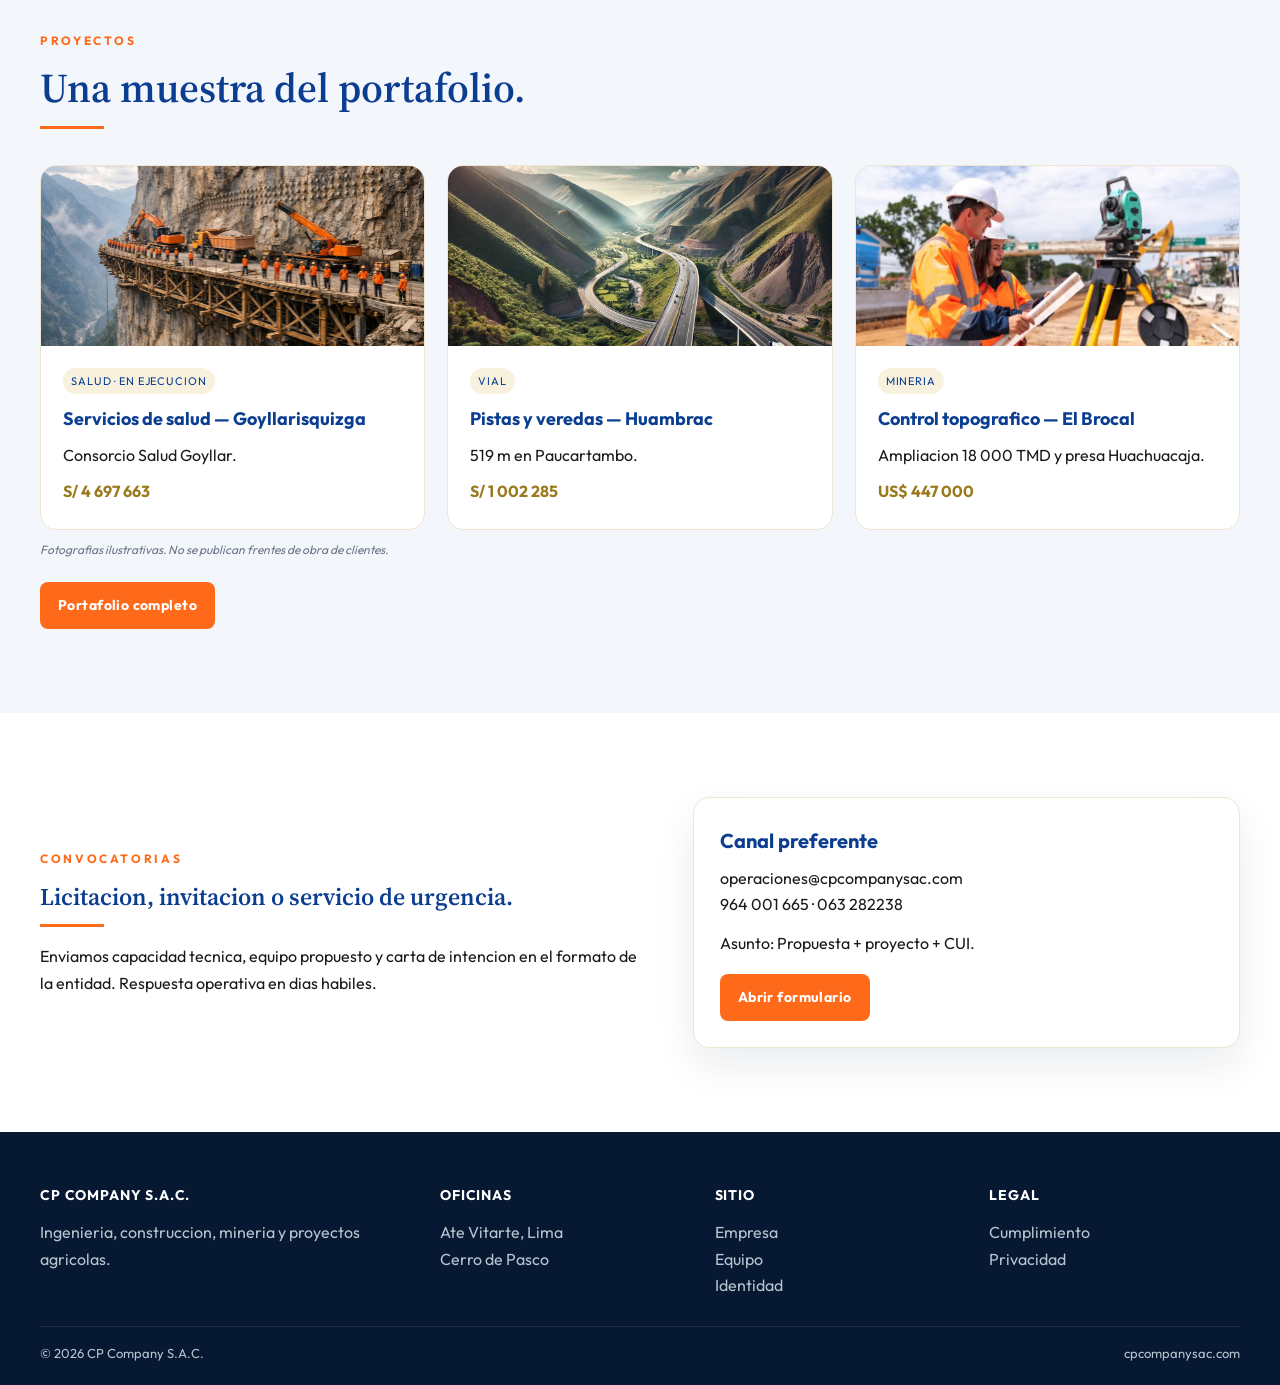
==== commit 730817e2: "Aplicar la identidad oficial del manual CP" ====
--- a/index.html
+++ b/index.html
@@ -10,7 +10,7 @@
   <meta property="og:description" content="Ingenieria que construye territorio. Consultoria y ejecucion de obra en Pasco, Lima y el centro del pais." />
   <meta property="og:type" content="website" />
   <meta property="og:url" content="https://cpcompanysac.com/" />
-  <link rel="icon" href="img/favicon.svg" type="image/svg+xml" />
+  <link rel="icon" href="img/logo-mark.png" type="image/png" />
   <link rel="stylesheet" href="css/styles.css" />
   <script type="application/ld+json">
   {"@context":"https://schema.org","@type":"Organization","name":"CP Company S.A.C.","url":"https://cpcompanysac.com","email":"operaciones@cpcompanysac.com","telephone":"+51-964-001-665"}
@@ -20,7 +20,7 @@
   <div class="topbar"><div class="wrap"><span>Lima · Cerro de Pasco · Centro del Peru</span><span><a href="mailto:operaciones@cpcompanysac.com">operaciones@cpcompanysac.com</a> · 964 001 665</span></div></div>
   <header class="site">
     <div class="wrap nav">
-      <a class="brand" href="index.html"><img class="logo" src="img/logo-mark.svg" alt="CP Company" /><div class="brand-text"><strong>CP COMPANY S.A.C.</strong><span>Ingenieria · Mineria · Obra</span></div></a>
+      <a class="brand" href="index.html"><img class="logo" src="img/logo-horizontal.png" alt="CP Company S.A.C." /></a>
       <button class="burger" aria-label="Menu">☰</button>
       <nav class="menu">
         <a class="active" href="index.html">Inicio</a>
@@ -29,26 +29,29 @@
         <a href="experiencia.html">Proyectos</a>
         <a href="sostenibilidad.html">Sostenibilidad</a>
         <a href="cumplimiento.html">Cumplimiento</a>
-        <a class="btn line" href="https://email.godaddy.com/?target=blank" target="_blank" rel="noopener noreferrer">Correo corporativo</a>
-        <a class="btn" href="contacto.html">Hablemos</a>
+        <a class="mail-link" href="https://email.godaddy.com/?target=blank" target="_blank" rel="noopener noreferrer" aria-label="Correo corporativo" title="Correo corporativo"><svg viewBox="0 0 24 24" width="22" height="22" aria-hidden="true" focusable="false"><path fill="none" stroke="currentColor" stroke-width="1.7" stroke-linejoin="round" d="M3.5 6.5h17v11h-17z"/><path fill="none" stroke="currentColor" stroke-width="1.7" stroke-linejoin="round" stroke-linecap="round" d="M3.8 7.2 12 13.2 20.2 7.2"/></svg></a>
+        <a class="btn" href="contacto.html">Cotizar proyecto</a>
       </nav>
-      <a class="mail-bar" href="https://email.godaddy.com/?target=blank" target="_blank" rel="noopener noreferrer">Correo corporativo</a>
+      <a class="mail-bar" href="https://email.godaddy.com/?target=blank" target="_blank" rel="noopener noreferrer" aria-label="Correo corporativo" title="Correo corporativo"><svg viewBox="0 0 24 24" width="22" height="22" aria-hidden="true" focusable="false"><path fill="none" stroke="currentColor" stroke-width="1.7" stroke-linejoin="round" d="M3.5 6.5h17v11h-17z"/><path fill="none" stroke="currentColor" stroke-width="1.7" stroke-linejoin="round" stroke-linecap="round" d="M3.8 7.2 12 13.2 20.2 7.2"/></svg></a>
     </div>
   </header>
   <section class="hero">
-    <div class="wrap">
-      <p class="kicker">Empresa peruana de ingenieria y construccion</p>
-      <h1>Obras que sostienen el territorio.</h1>
-      <p class="lead">Disenamos, formulamos y ejecutamos infraestructura civil, agricola y de soporte minero para el Estado y la industria. Precision topografica, expediente solido y frente de obra controlado.</p>
-      <div class="hero-actions">
-        <a class="btn" href="contacto.html">Solicitar propuesta</a>
-        <a class="btn ghost" href="experiencia.html">Ver trayectoria</a>
+    <div class="wrap hero-grid">
+      <div>
+        <p class="kicker">Ingeniería · Construcción · Minería</p>
+        <h1>Soluciones que construyen un <span>mejor mañana.</span></h1>
+        <p class="lead">Diseñamos, formulamos y ejecutamos infraestructura civil, agrícola y de soporte minero para el Estado y la industria. Precisión topográfica, expediente sólido y frente de obra controlado.</p>
+        <div class="hero-actions">
+          <a class="btn" href="servicios.html">Nuestros servicios</a>
+          <a class="btn ghost" href="experiencia.html">Ver proyectos</a>
+        </div>
       </div>
-      <div class="hero-foot">
-        <div><b>Dos sedes</b>Lima y Cerro de Pasco</div>
-        <div><b>Estado e industria</b>GORE, municipalidades y mineria</div>
-        <div><b>Cuatro lineas</b>Obra · Ingenieria · Agricola · Mina</div>
-      </div>
+      <ul class="hero-points">
+        <li><b>Seguridad</b><span>en cada proyecto</span></li>
+        <li><b>Calidad</b><span>en cada proceso</span></li>
+        <li><b>Cumplimiento</b><span>en cada compromiso</span></li>
+        <li><b>Desarrollo sostenible</b><span>en cada comunidad</span></li>
+      </ul>
     </div>
   </section>
   <section>
--- a/css/styles.css
+++ b/css/styles.css
@@ -1,17 +1,18 @@
 @import url("https://fonts.googleapis.com/css2?family=Outfit:wght@400;500;600;700;800&family=Source+Serif+4:opsz,wght@8..60,500;8..60,600&display=swap");
 
 :root {
-  --navy: #0b1f33;
-  --navy-mid: #123049;
-  --navy-light: #1a4466;
-  --gold: #c9a227;
-  --gold-soft: #e0c056;
-  --sand: #f6f1e7;
-  --ink: #141b22;
-  --muted: #5c6770;
+  --navy: #0b3d91;
+  --navy-mid: #0a3278;
+  --navy-light: #1e4fa8;
+  --deep: #071833;
+  --gold: #ff6a1a;
+  --gold-soft: #ffb44a;
+  --sand: #f3f6fb;
+  --ink: #1a1a1a;
+  --muted: #6b7788;
   --white: #ffffff;
-  --line: rgba(201, 162, 39, 0.35);
-  --shadow: 0 22px 60px rgba(11, 31, 51, 0.12);
+  --line: rgba(11, 61, 145, 0.14);
+  --shadow: 0 18px 40px rgba(7, 24, 51, 0.08);
   --radius: 16px;
   --max: 1200px;
 }
@@ -33,50 +34,77 @@
 .serif { font-family: "Source Serif 4", Georgia, serif; }
 
 .topbar {
-  background: var(--navy); color: #c5d2dc; font-size: 13px; padding: 8px 0;
+  background: var(--deep); color: #c5d0de; font-size: 13px; padding: 8px 0;
 }
 .topbar .wrap { display: flex; justify-content: space-between; gap: 16px; flex-wrap: wrap; }
 .topbar a:hover { color: var(--gold-soft); }
+@media (max-width: 720px) {
+  .topbar { font-size: 12px; line-height: 1.35; padding: 6px 0; }
+  .topbar .wrap { flex-direction: column; align-items: flex-start; gap: 1px; flex-wrap: nowrap; }
+  .topbar .wrap > span {
+    display: block; max-width: 100%;
+    white-space: nowrap; overflow: hidden; text-overflow: ellipsis;
+  }
+}
+@media (max-width: 360px) {
+  .top-more { display: none; }
+}
 
 header.site {
   position: sticky; top: 0; z-index: 50;
-  background: rgba(255,255,255,.94);
+  background: rgba(255,255,255,.96);
   backdrop-filter: blur(14px);
-  border-bottom: 1px solid #eadfbf;
+  border-bottom: 1px solid #e6ebf2;
 }
 .nav { display: flex; align-items: center; justify-content: space-between; min-height: 78px; gap: 16px; }
-.brand { display: flex; align-items: center; gap: 12px; }
-.brand img.logo { width: 46px; height: 46px; }
-.brand-text strong { display: block; font-size: 14px; letter-spacing: .1em; color: var(--navy); }
-.brand-text span { font-size: 11px; color: var(--muted); letter-spacing: .14em; text-transform: uppercase; }
-
-nav.menu { display: flex; align-items: center; gap: 18px; flex-wrap: wrap; }
-nav.menu a { font-size: 13.5px; font-weight: 600; color: var(--navy); }
+.brand { display: flex; align-items: center; flex: 0 0 auto; }
+.brand img.logo { height: 48px; width: auto; }
+
+nav.menu { display: flex; align-items: center; gap: 16px; flex-wrap: wrap; }
+nav.menu a { font-size: 13px; font-weight: 600; letter-spacing: .04em; color: var(--deep); }
 nav.menu a:hover, nav.menu a.active { color: var(--gold); }
 
 .btn {
   display: inline-flex; align-items: center; justify-content: center; gap: 8px;
-  background: var(--gold); color: var(--navy); font-weight: 700;
+  background: var(--gold); color: #fff; font-weight: 700;
   padding: 12px 18px; border-radius: 8px; border: 0; cursor: pointer;
   letter-spacing: .03em; transition: .2s ease; font-size: 14px;
 }
-.btn:hover { background: var(--gold-soft); transform: translateY(-1px); }
-.btn.ghost { background: transparent; color: #fff; border: 1px solid rgba(255,255,255,.4); }
-.btn.ghost:hover { border-color: var(--gold); color: var(--gold); }
-.btn.line { background: transparent; color: var(--navy); border: 1px solid #d9ceb0; }
-nav.menu a.btn.line { color: var(--navy); white-space: nowrap; }
-nav.menu a.btn.line:hover { color: var(--navy); background: #f7f1de; }
+.btn:hover { background: #e85d12; color: #fff; transform: translateY(-1px); }
+nav.menu a.btn, nav.menu a.btn:hover, nav.menu a.btn:focus { color: #fff; background: var(--gold); }
+nav.menu a.btn:hover { background: #e85d12; }
+.btn.ghost { background: transparent; color: #fff; border: 1px solid rgba(255,255,255,.55); }
+.btn.ghost:hover { border-color: #fff; color: #fff; background: rgba(255,255,255,.08); }
+.btn.line { background: transparent; color: var(--navy); border: 1px solid #d5deea; }
+.btn.line:hover { border-color: var(--gold); color: var(--gold); background: transparent; }
 .burger { display: none; background: none; border: 0; font-size: 26px; cursor: pointer; color: var(--navy); }
+.mail-link, .mail-bar {
+  display: inline-flex; align-items: center; justify-content: center;
+  width: 40px; height: 40px; border-radius: 8px; color: var(--navy); flex: 0 0 auto;
+}
+.mail-link:hover, .mail-bar:hover { color: var(--gold); background: var(--sand); }
+nav.menu a.mail-link, nav.menu a.mail-link:hover { color: var(--deep); background: transparent; }
+nav.menu a.mail-link:hover { color: var(--gold); background: var(--sand); }
 .mail-bar { display: none; }
 
 .hero {
   position: relative; min-height: 86vh;
   background:
-    linear-gradient(105deg, rgba(11,31,51,.9) 8%, rgba(11,31,51,.52) 58%, rgba(11,31,51,.28)),
+    linear-gradient(105deg, rgba(7,24,51,.88) 0%, rgba(11,61,145,.55) 52%, rgba(7,24,51,.35)),
     url("../img/hero-infra.jpg") center/cover no-repeat;
-  color: #fff; display: grid; align-items: end;
-}
-.hero .wrap { padding: 120px 0 88px; }
+  color: #fff; display: grid; align-items: start;
+  padding: 0;
+}
+.hero .wrap { padding: 28px 0 72px; }
+.hero-grid { display: grid; grid-template-columns: 1.25fr .75fr; gap: 36px; align-items: end; }
+.hero h1 span { color: var(--gold); }
+.hero-points { display: grid; gap: 10px; }
+.hero-points li {
+  background: rgba(7,24,51,.72); border: 1px solid rgba(255,255,255,.14);
+  border-radius: 12px; padding: 12px 14px; backdrop-filter: blur(8px);
+}
+.hero-points b { display: block; color: #fff; font-size: 15px; }
+.hero-points span { color: #d5deea; font-size: 13px; }
 .kicker {
   color: var(--gold-soft); letter-spacing: .22em; text-transform: uppercase;
   font-size: 12px; font-weight: 700; margin-bottom: 14px;
@@ -123,7 +151,7 @@
 .mission { background: var(--sand); }
 .quote { font-family: "Source Serif 4", Georgia, serif; font-size: 22px; color: var(--navy); line-height: 1.45; }
 
-.band { background: var(--navy); color: #fff; padding: 42px 0; }
+.band { background: var(--deep); color: #fff; padding: 42px 0; }
 .stat { text-align: center; padding: 10px; }
 .stat b { display: block; font-size: 34px; color: var(--gold-soft); }
 .stat span { color: #c9d6df; font-size: 13px; }
@@ -177,7 +205,13 @@
   background: #fff;
 }
 
-footer { background: #071522; color: #b7c4ce; padding: 52px 0 20px; }
+footer { background: var(--deep); color: #b7c4ce; padding: 52px 0 20px; }
+.swatch { display: flex; flex-wrap: wrap; gap: 10px; }
+.swatch i {
+  display: grid; place-items: end start; width: 140px; height: 84px;
+  border-radius: 12px; padding: 10px; font-style: normal; color: #fff;
+  font-size: 12px; font-weight: 600;
+}
 footer .cols { display: grid; grid-template-columns: 1.5fr 1fr 1fr 1fr; gap: 24px; margin-bottom: 28px; }
 footer h4 { color: #fff; margin-bottom: 12px; font-size: 14px; letter-spacing: .06em; text-transform: uppercase; }
 footer a:hover { color: var(--gold-soft); }
@@ -185,7 +219,7 @@
 
 .page-hero {
   background:
-    linear-gradient(120deg, rgba(11,31,51,.88), rgba(18,48,73,.7)),
+    linear-gradient(120deg, rgba(7,24,51,.9), rgba(11,61,145,.62)),
     url("../img/obra-montana.jpg") center/cover no-repeat;
   color: #fff; padding: 88px 0 60px;
 }
@@ -193,7 +227,7 @@
 
 .cookie {
   position: fixed; bottom: 16px; left: 16px; right: 16px; z-index: 80;
-  max-width: 720px; margin: 0 auto; background: var(--navy); color: #d7e2ea;
+  max-width: 720px; margin: 0 auto; background: var(--deep); color: #d7e2ea;
   padding: 16px 18px; border-radius: 12px; display: none; align-items: center; justify-content: space-between; gap: 12px;
   box-shadow: var(--shadow);
 }
@@ -201,35 +235,31 @@
 
 @media (max-width: 1180px) {
   .nav { flex-wrap: nowrap; gap: 10px; }
-  .brand { flex: 1; min-width: 0; }
-  .brand-text { min-width: 0; }
-  .brand-text strong, .brand-text span { white-space: nowrap; overflow: hidden; text-overflow: ellipsis; }
+  .brand { flex: 0 1 auto; min-width: 0; }
   .burger { display: block; flex-shrink: 0; order: 4; }
-  .mail-bar {
-    display: inline-flex; flex: 0 0 auto; order: 3;
-    align-items: center; justify-content: center;
-    width: auto; white-space: nowrap;
-    background: var(--gold); color: var(--navy); font-weight: 700;
-    font-size: 13px; line-height: 1; padding: 9px 12px; border-radius: 8px;
-  }
-  .mail-bar:hover { background: var(--gold-soft); color: var(--navy); }
-  nav.menu a.btn.line { display: none; }
+  .mail-bar { display: inline-flex; order: 3; background: transparent; }
+  nav.menu .mail-link { display: none; }
   nav.menu {
     display: none; position: absolute; left: 0; right: 0; top: 100%;
     background: #fff; flex-direction: column; padding: 18px 20px 24px;
-    border-bottom: 1px solid #eadfbf; align-items: flex-start;
+    border-bottom: 1px solid #e6ebf2; align-items: flex-start;
     z-index: 40;
   }
   nav.menu.open { display: flex; }
 }
-@media (max-width: 480px) {
-  .nav { flex-wrap: wrap; row-gap: 8px; padding-bottom: 10px; justify-content: flex-start; }
-  .brand { flex: 1 0 100%; }
-  .mail-bar { margin-left: auto; }
+@media (max-width: 380px) {
+  .brand-text strong { letter-spacing: .02em; }
 }
 @media (max-width: 980px) {
-  .grid-2, .grid-3, .grid-4, .contact-grid, footer .cols, .logos { grid-template-columns: 1fr 1fr; }
+  .grid-2, .grid-3, .grid-4, .contact-grid, footer .cols, .logos, .hero-grid { grid-template-columns: 1fr 1fr; }
   .hero { min-height: auto; }
+  .hero-grid { grid-template-columns: 1fr; }
+}
+@media (max-width: 720px) {
+  .brand img.logo { height: 40px; }
+}
+@media (max-width: 380px) {
+  .brand img.logo { height: 34px; }
 }
 @media (max-width: 640px) {
   .grid-2, .grid-3, .grid-4, .contact-grid, footer .cols, .logos { grid-template-columns: 1fr; }
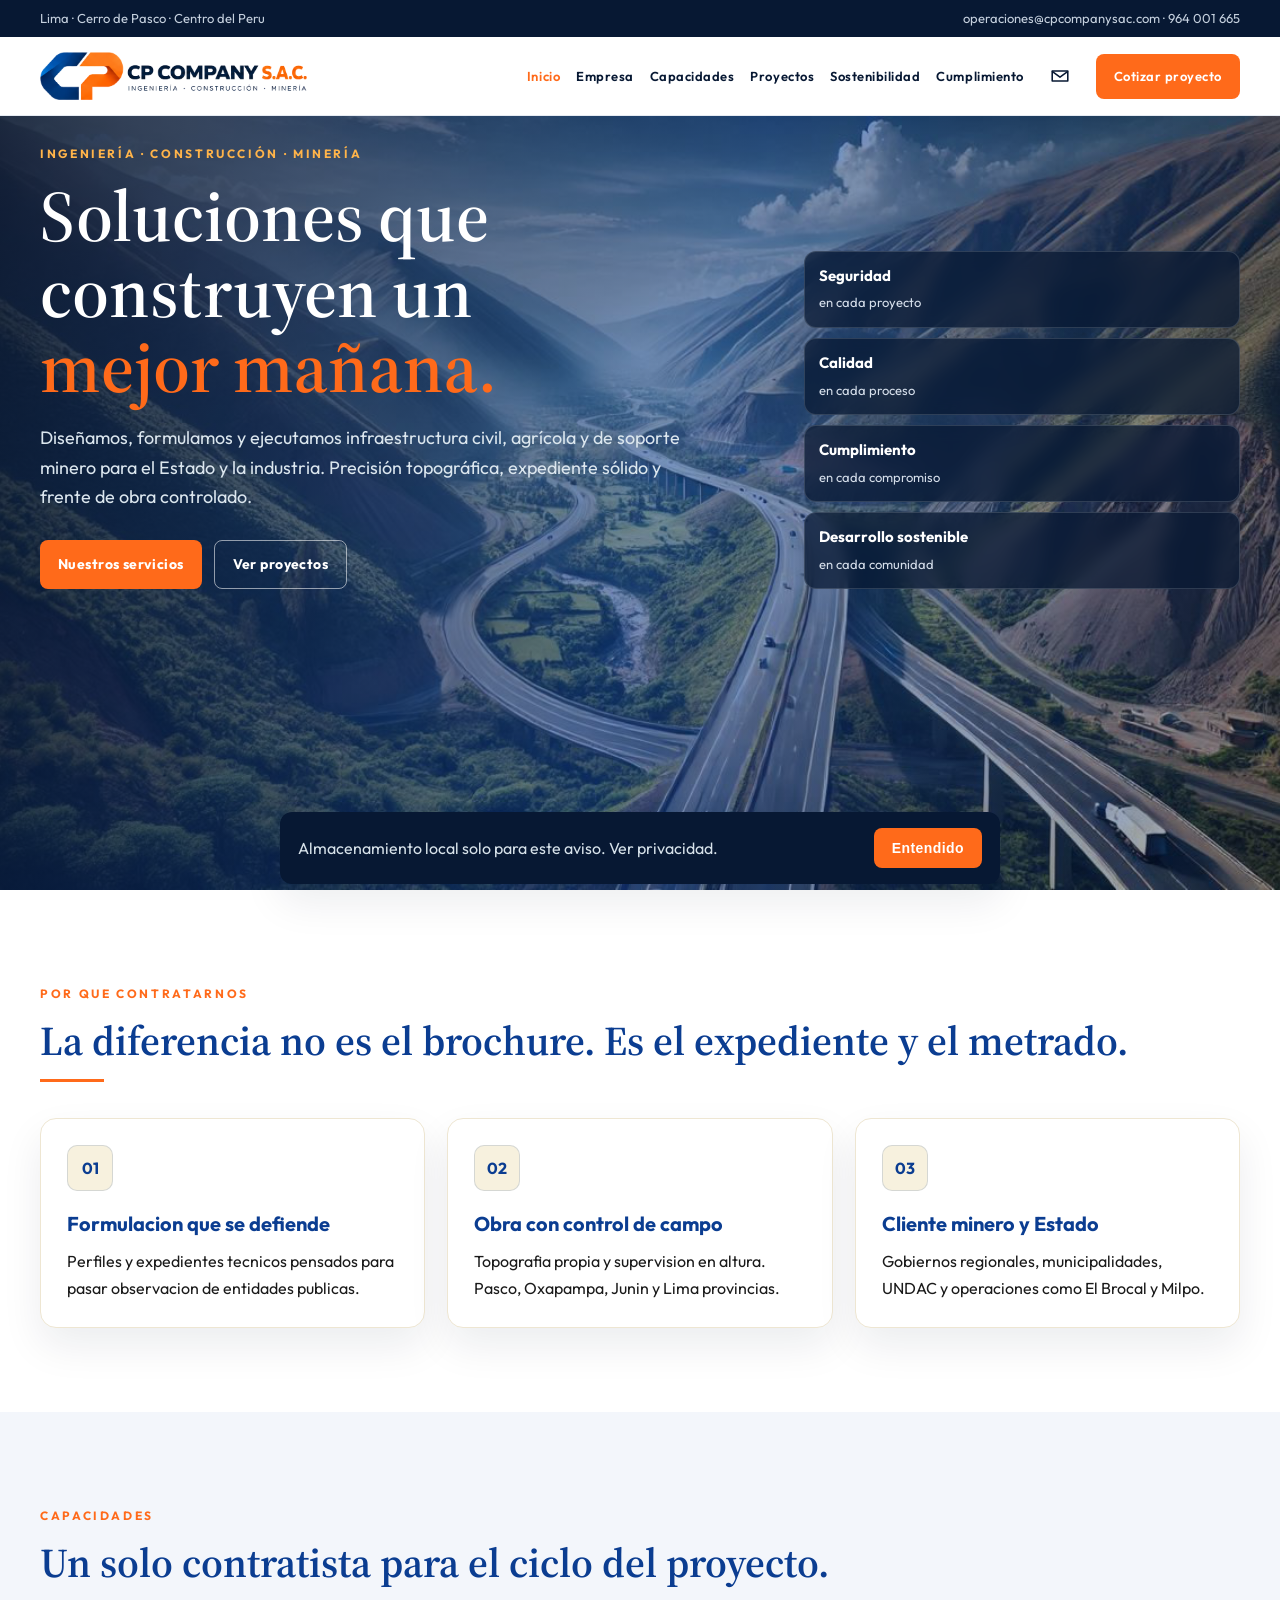
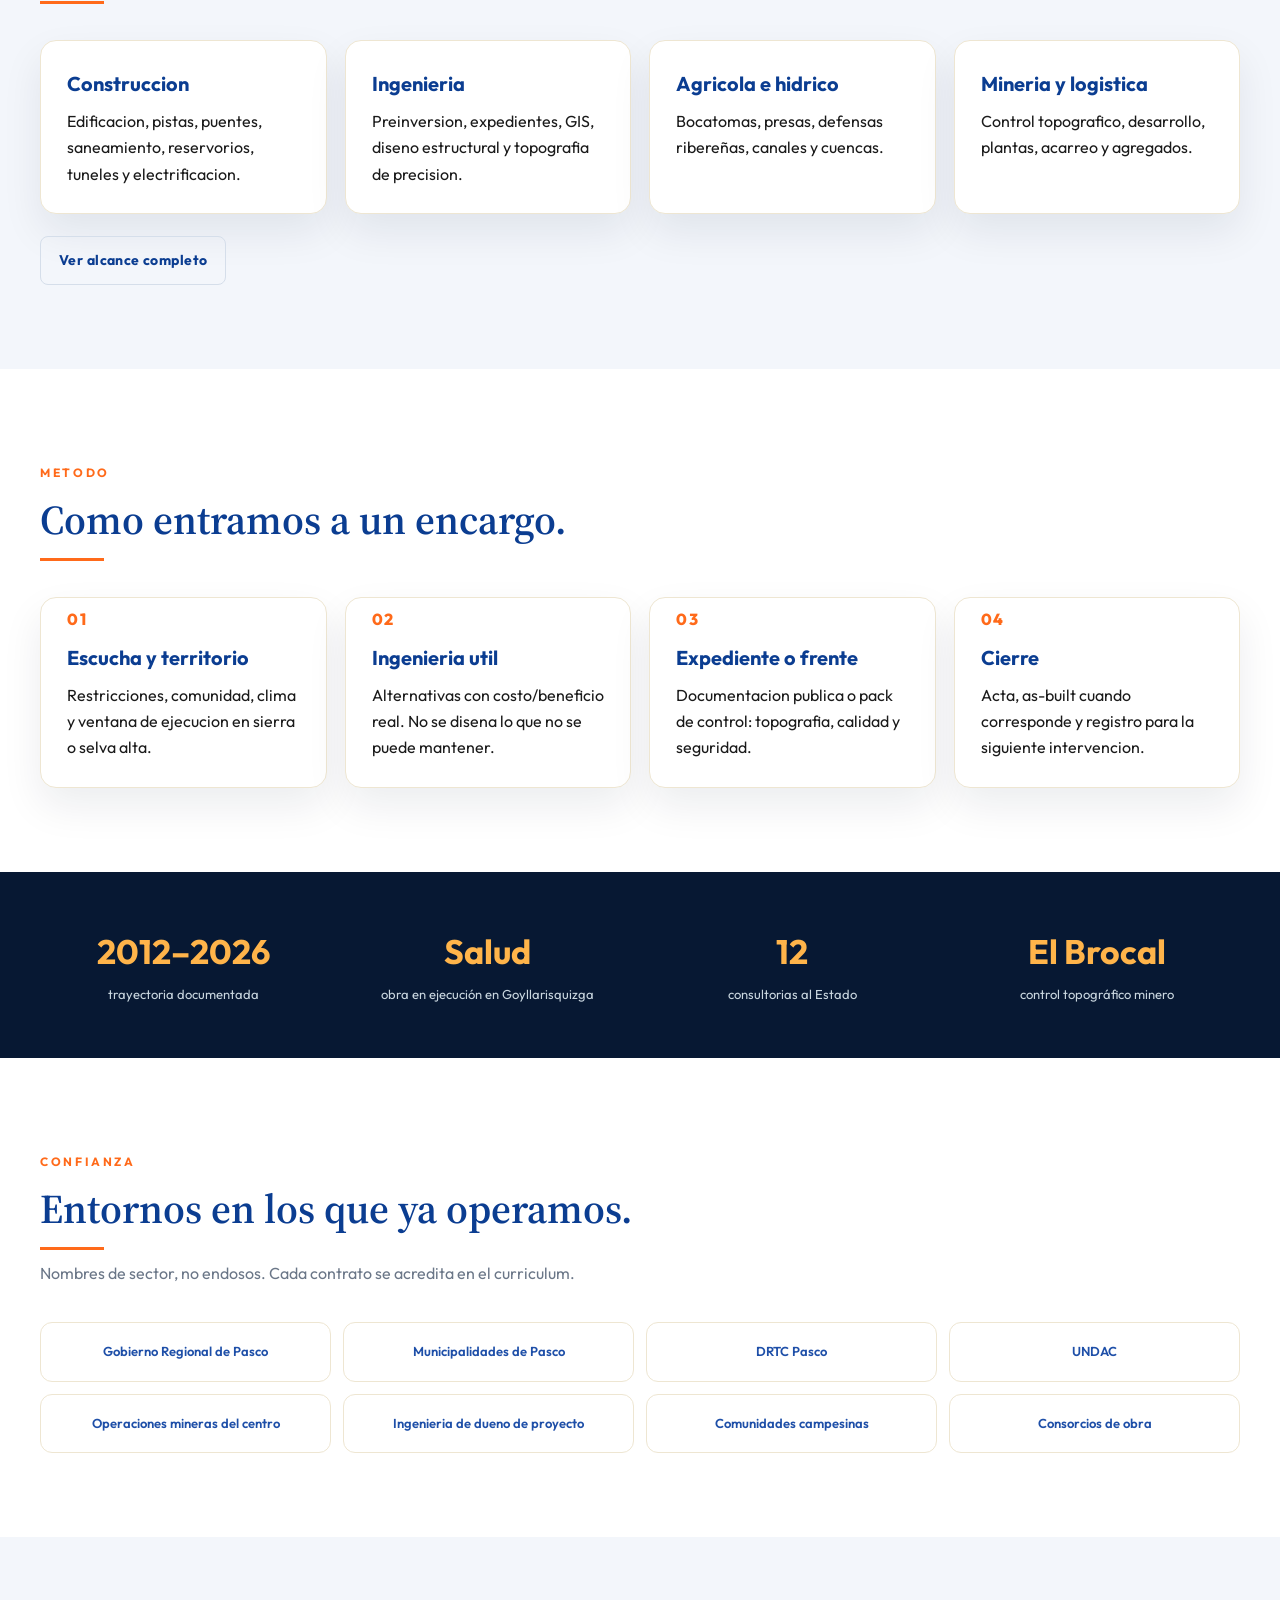
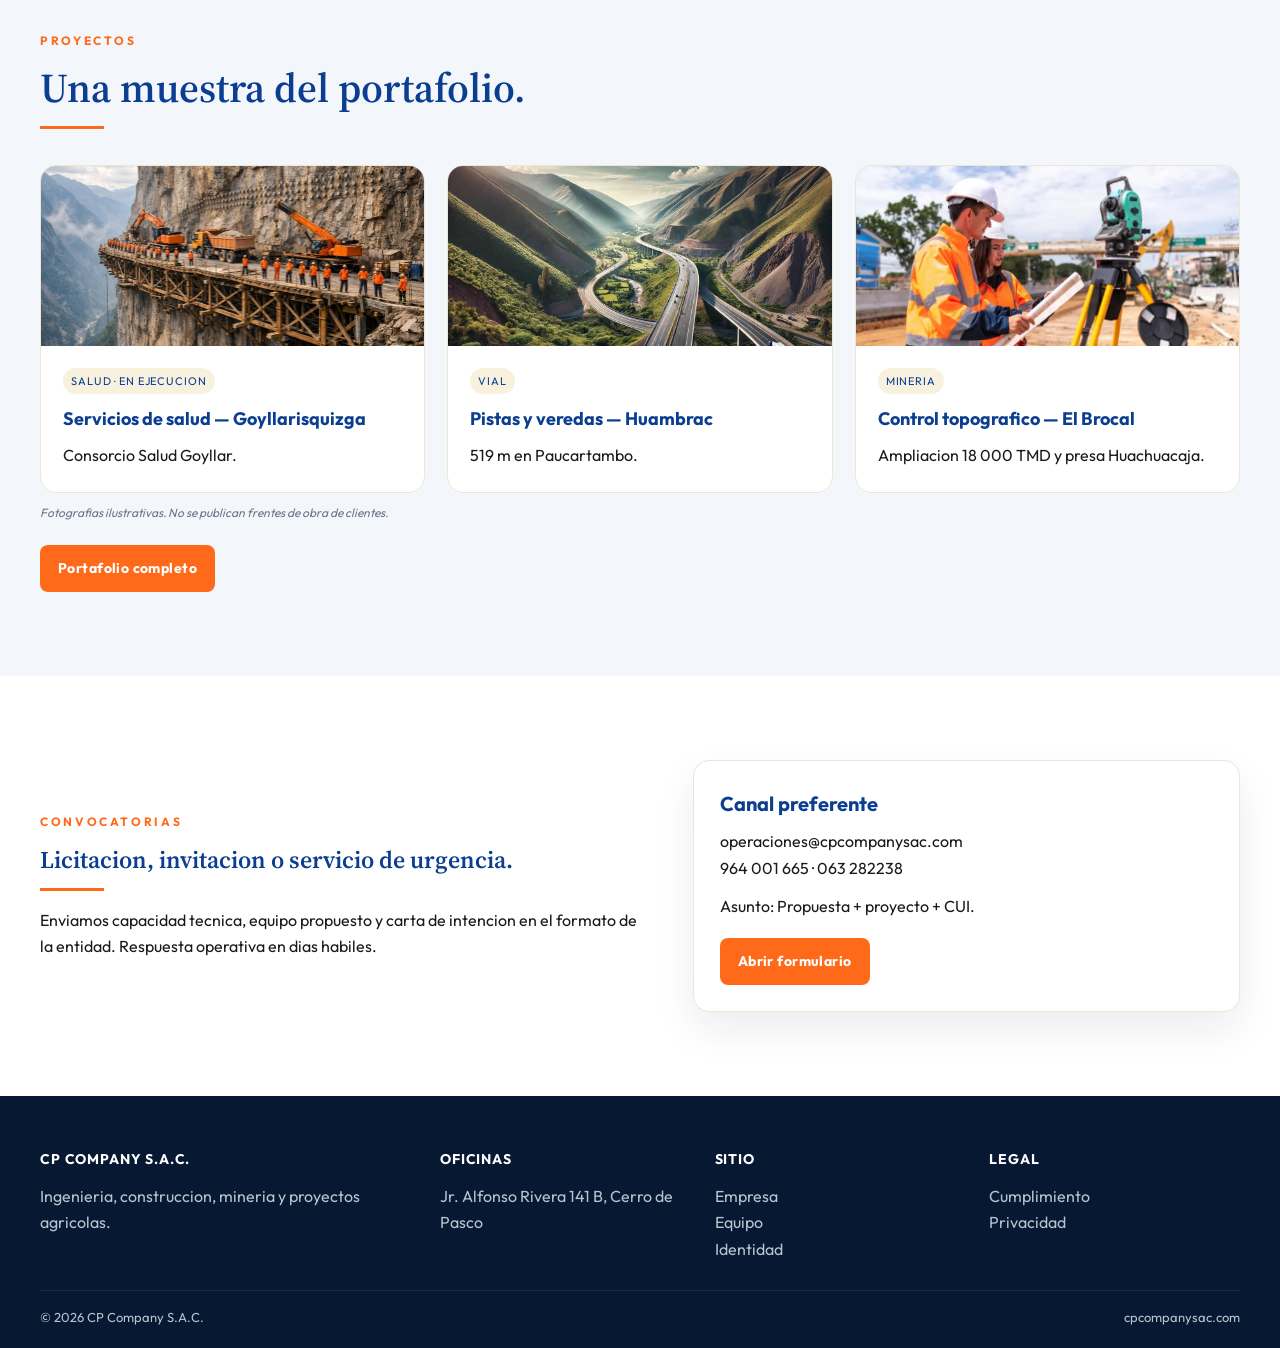
==== commit fd4a3531: "Actualizar obras, equipo y sede de Cerro de Pasco" ====
--- a/index.html
+++ b/index.html
@@ -13,7 +13,7 @@
   <link rel="icon" href="img/logo-mark.png" type="image/png" />
   <link rel="stylesheet" href="css/styles.css" />
   <script type="application/ld+json">
-  {"@context":"https://schema.org","@type":"Organization","name":"CP Company S.A.C.","url":"https://cpcompanysac.com","email":"operaciones@cpcompanysac.com","telephone":"+51-964-001-665"}
+  {"@context":"https://schema.org","@type":"Organization","name":"CP Company S.A.C.","url":"https://cpcompanysac.com","email":"operaciones@cpcompanysac.com","telephone":"+51-964-001-665","address":{"@type":"PostalAddress","streetAddress":"Jr. Alfonso Rivera 141 B","addressLocality":"Cerro de Pasco","addressCountry":"PE"}}
   </script>
 </head>
 <body>
@@ -94,9 +94,9 @@
   <section class="band">
     <div class="wrap grid-4">
       <div class="stat"><b>2012–2026</b><span>trayectoria documentada</span></div>
-      <div class="stat"><b>S/ 4,7 M</b><span>obra de salud en ejecucion</span></div>
+      <div class="stat"><b>Salud</b><span>obra en ejecución en Goyllarisquizga</span></div>
       <div class="stat"><b>12</b><span>consultorias al Estado</span></div>
-      <div class="stat"><b>US$ 447 mil</b><span>control topografico minero</span></div>
+      <div class="stat"><b>El Brocal</b><span>control topográfico minero</span></div>
     </div>
   </section>
   <section>
@@ -113,9 +113,9 @@
     <div class="wrap">
       <div class="section-head"><p class="kicker" style="color:var(--gold)">Proyectos</p><h2>Una muestra del portafolio.</h2><div class="gold-line"></div></div>
       <div class="grid-3">
-        <article class="work"><img src="img/obra-montana.jpg" alt="Imagen ilustrativa de infraestructura" /><div class="meta"><span class="tag">Salud · en ejecucion</span><h3>Servicios de salud — Goyllarisquizga</h3><p>Consorcio Salud Goyllar.</p><p class="budget">S/ 4 697 663</p></div></article>
-        <article class="work"><img src="img/hero-infra.jpg" alt="Imagen ilustrativa vial" /><div class="meta"><span class="tag">Vial</span><h3>Pistas y veredas — Huambrac</h3><p>519 m en Paucartambo.</p><p class="budget">S/ 1 002 285</p></div></article>
-        <article class="work"><img src="img/topografia.jpg" alt="Imagen ilustrativa de topografia" /><div class="meta"><span class="tag">Mineria</span><h3>Control topografico — El Brocal</h3><p>Ampliacion 18 000 TMD y presa Huachuacaja.</p><p class="budget">US$ 447 000</p></div></article>
+        <article class="work"><img src="img/obra-montana.jpg" alt="Imagen ilustrativa de infraestructura" /><div class="meta"><span class="tag">Salud · en ejecucion</span><h3>Servicios de salud — Goyllarisquizga</h3><p>Consorcio Salud Goyllar.</p></div></article>
+        <article class="work"><img src="img/hero-infra.jpg" alt="Imagen ilustrativa vial" /><div class="meta"><span class="tag">Vial</span><h3>Pistas y veredas — Huambrac</h3><p>519 m en Paucartambo.</p></div></article>
+        <article class="work"><img src="img/topografia.jpg" alt="Imagen ilustrativa de topografia" /><div class="meta"><span class="tag">Mineria</span><h3>Control topografico — El Brocal</h3><p>Ampliacion 18 000 TMD y presa Huachuacaja.</p></div></article>
       </div>
       <p class="photo-note">Fotografias ilustrativas. No se publican frentes de obra de clientes.</p>
       <p style="margin-top:22px"><a class="btn" href="experiencia.html">Portafolio completo</a></p>
@@ -141,7 +141,7 @@
     <div class="wrap">
       <div class="cols">
         <div><h4>CP Company S.A.C.</h4><p>Ingenieria, construccion, mineria y proyectos agricolas.</p></div>
-        <div><h4>Oficinas</h4><p>Ate Vitarte, Lima<br>Cerro de Pasco</p></div>
+        <div><h4>Oficinas</h4><p>Jr. Alfonso Rivera 141 B, Cerro de Pasco</p></div>
         <div><h4>Sitio</h4><p><a href="empresa.html">Empresa</a><br><a href="equipo.html">Equipo</a><br><a href="identidad.html">Identidad</a></p></div>
         <div><h4>Legal</h4><p><a href="cumplimiento.html">Cumplimiento</a><br><a href="privacidad.html">Privacidad</a></p></div>
       </div>
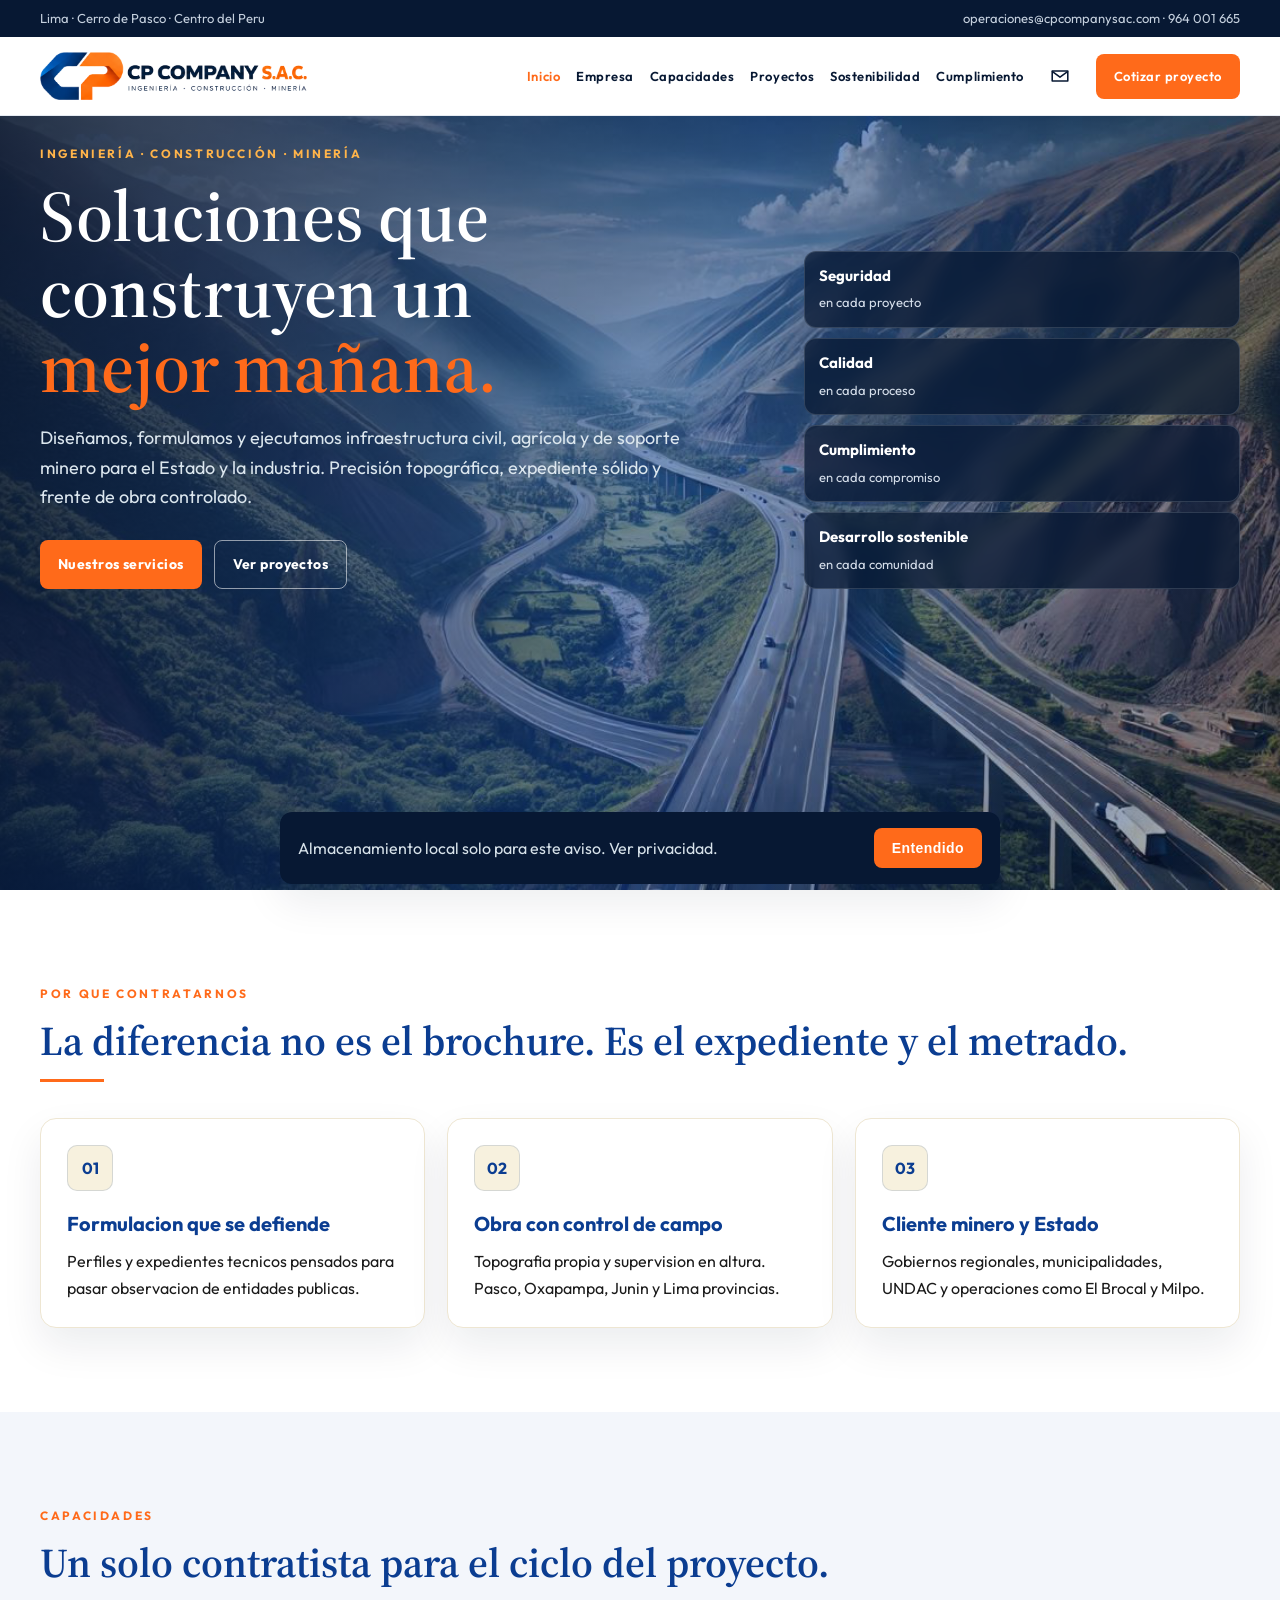
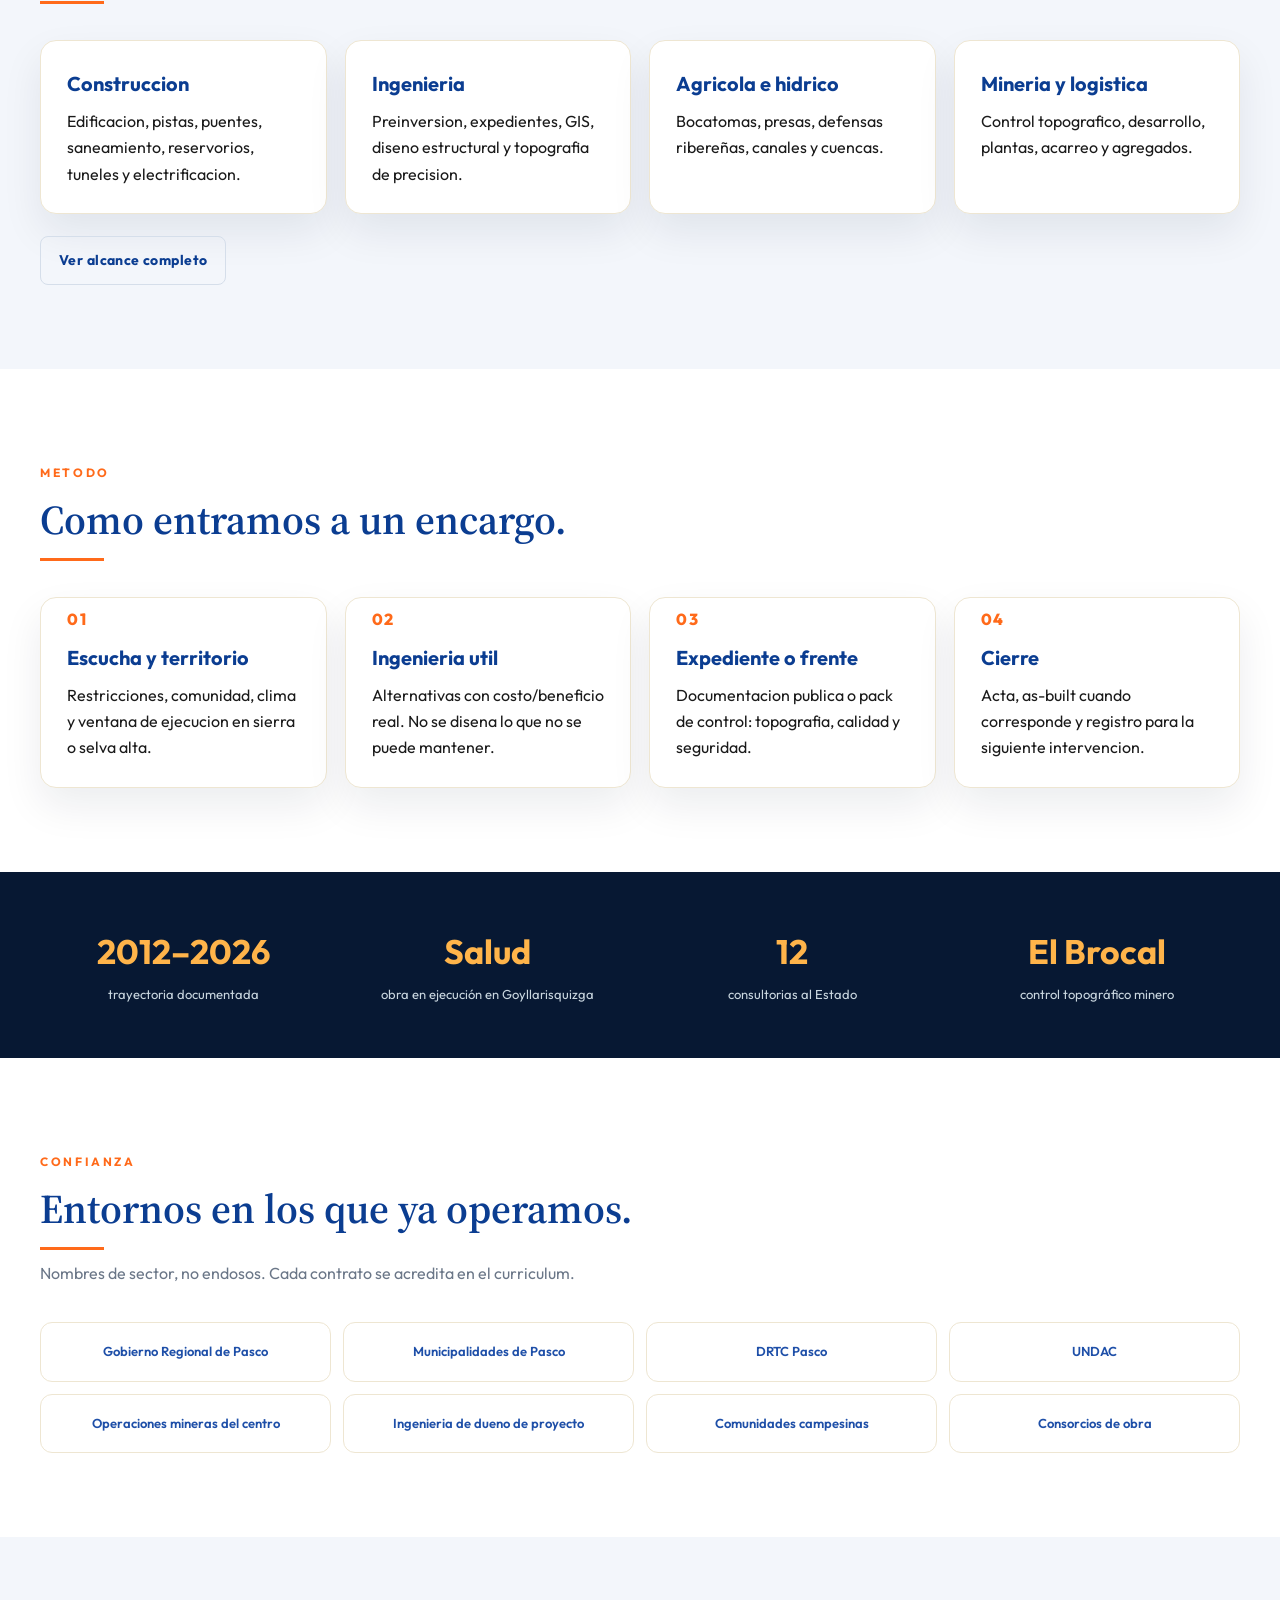
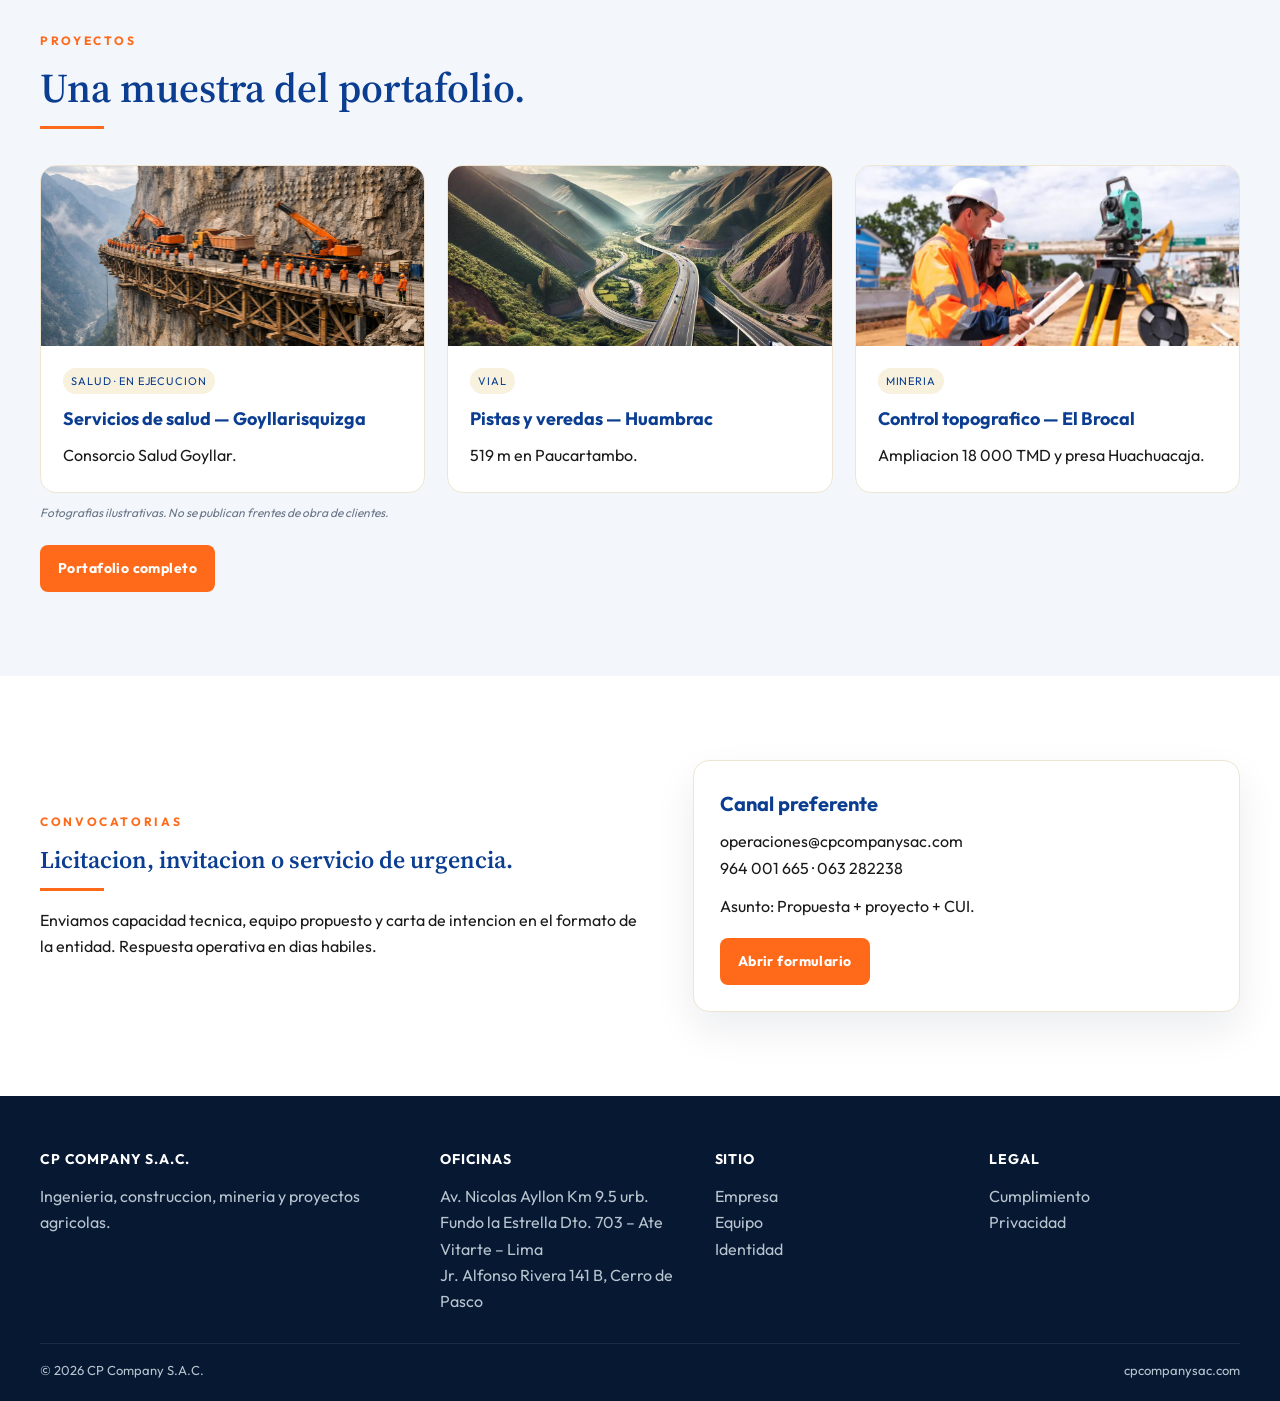
==== commit d49811b0: "Agregar la sede de Ate Vitarte" ====
--- a/index.html
+++ b/index.html
@@ -13,7 +13,7 @@
   <link rel="icon" href="img/logo-mark.png" type="image/png" />
   <link rel="stylesheet" href="css/styles.css" />
   <script type="application/ld+json">
-  {"@context":"https://schema.org","@type":"Organization","name":"CP Company S.A.C.","url":"https://cpcompanysac.com","email":"operaciones@cpcompanysac.com","telephone":"+51-964-001-665","address":{"@type":"PostalAddress","streetAddress":"Jr. Alfonso Rivera 141 B","addressLocality":"Cerro de Pasco","addressCountry":"PE"}}
+  {"@context":"https://schema.org","@type":"Organization","name":"CP Company S.A.C.","url":"https://cpcompanysac.com","email":"operaciones@cpcompanysac.com","telephone":"+51-964-001-665","address":[{"@type":"PostalAddress","streetAddress":"Av. Nicolas Ayllon Km 9.5 urb. Fundo la Estrella Dto. 703","addressLocality":"Ate Vitarte","addressRegion":"Lima","addressCountry":"PE"},{"@type":"PostalAddress","streetAddress":"Jr. Alfonso Rivera 141 B","addressLocality":"Cerro de Pasco","addressCountry":"PE"}]}
   </script>
 </head>
 <body>
@@ -141,7 +141,7 @@
     <div class="wrap">
       <div class="cols">
         <div><h4>CP Company S.A.C.</h4><p>Ingenieria, construccion, mineria y proyectos agricolas.</p></div>
-        <div><h4>Oficinas</h4><p>Jr. Alfonso Rivera 141 B, Cerro de Pasco</p></div>
+        <div><h4>Oficinas</h4><p>Av. Nicolas Ayllon Km 9.5 urb. Fundo la Estrella Dto. 703 – Ate Vitarte – Lima<br>Jr. Alfonso Rivera 141 B, Cerro de Pasco</p></div>
         <div><h4>Sitio</h4><p><a href="empresa.html">Empresa</a><br><a href="equipo.html">Equipo</a><br><a href="identidad.html">Identidad</a></p></div>
         <div><h4>Legal</h4><p><a href="cumplimiento.html">Cumplimiento</a><br><a href="privacidad.html">Privacidad</a></p></div>
       </div>
